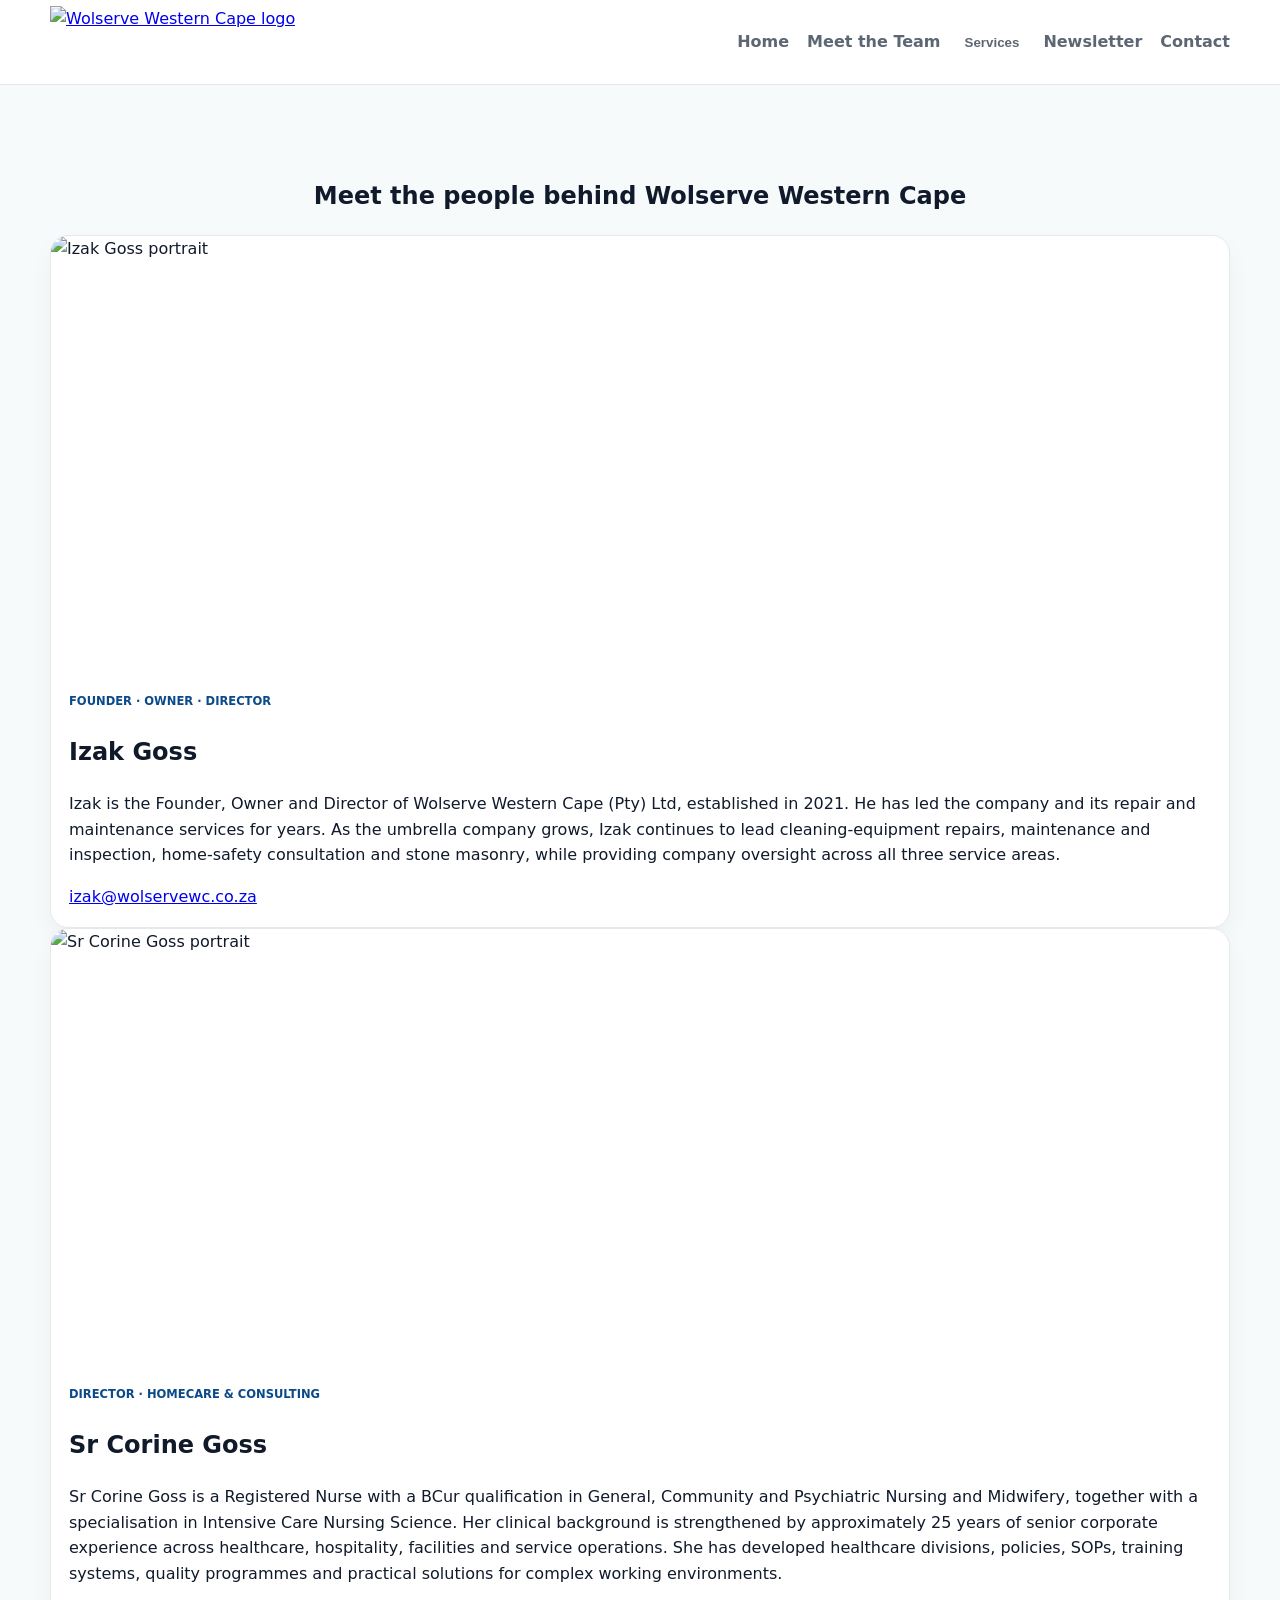
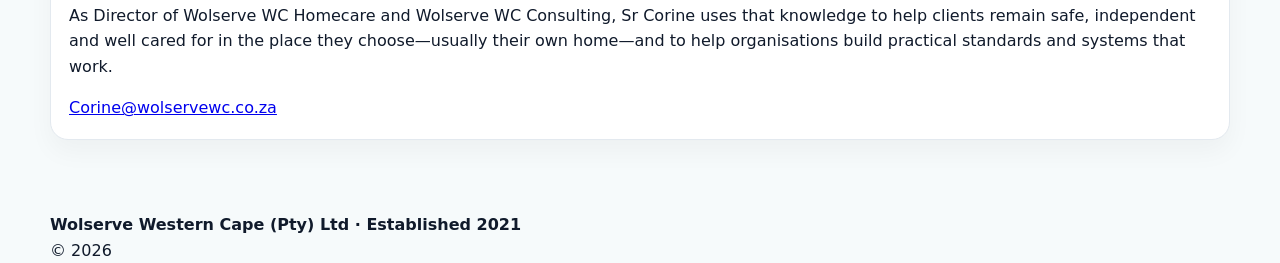
==== about.html @ 82a2bdea "Add cleaned static multi-page site files with placeholders" ====
<!doctype html>
<html lang="en">
<head>
  <meta charset="utf-8" />
  <meta name="viewport" content="width=device-width,initial-scale=1" />
  <title>Wolserve Western Cape — Meet the Team</title>
  <link rel="stylesheet" href="styles.css">
</head>
<body>
  <header class="site-header">
    <div class="container nav-wrap">
      <a href="index.html" class="brand"><img src="images/Picture 10.png" alt="Wolserve Western Cape logo" class="brand-logo"></a>
      <button class="nav-toggle" id="nav-toggle-about" type="button" aria-expanded="false" aria-controls="main-nav-about">
        <span></span><span></span><span></span>
      </button>
      <nav id="main-nav-about" class="main-nav">
        <ul class="menu">
          <li><a href="index.html">Home</a></li>
          <li><a href="about.html">Meet the Team</a></li>
          <li class="submenu-wrap">
            <button class="submenu-button" type="button" aria-expanded="false">Services</button>
            <ul class="submenu">
              <li><a href="services.html#property">Property Services</a></li>
              <li><a href="services.html#homecare">Homecare</a></li>
              <li><a href="services.html#consulting">Consulting &amp; Quality</a></li>
            </ul>
          </li>
          <li><a href="newsletter.html">Newsletter</a></li>
          <li><a href="contact.html">Contact</a></li>
        </ul>
      </nav>
    </div>
  </header>

  <main>
    <section class="section">
      <div class="container">
        <div class="section-head center">
          <h1>Meet the people behind Wolserve Western Cape</h1>
        </div>

        <div class="team-list">
          <article class="person-card person-full">
            <div class="card-media">
              <img src="images/Picture 2.png" alt="Izak Goss portrait" class="alive-image">
            </div>
            <div class="card-body">
              <div class="role">FOUNDER · OWNER · DIRECTOR</div>
              <h2>Izak Goss</h2>
              <p>Izak is the Founder, Owner and Director of Wolserve Western Cape (Pty) Ltd, established in 2021. He has led the company and its repair and maintenance services for years. As the umbrella company grows, Izak continues to lead cleaning-equipment repairs, maintenance and inspection, home-safety consultation and stone masonry, while providing company oversight across all three service areas.</p>
              <a href="mailto:izak@wolservewc.co.za">izak@wolservewc.co.za</a>
            </div>
          </article>

          <article class="person-card person-full">
            <div class="card-media">
              <img src="images/Picture 3.png" alt="Sr Corine Goss portrait" class="alive-image">
            </div>
            <div class="card-body">
              <div class="role">DIRECTOR · HOMECARE &amp; CONSULTING</div>
              <h2>Sr Corine Goss</h2>
              <p>Sr Corine Goss is a Registered Nurse with a BCur qualification in General, Community and Psychiatric Nursing and Midwifery, together with a specialisation in Intensive Care Nursing Science. Her clinical background is strengthened by approximately 25 years of senior corporate experience across healthcare, hospitality, facilities and service operations. She has developed healthcare divisions, policies, SOPs, training systems, quality programmes and practical solutions for complex working environments.</p>
              <p>As Director of Wolserve WC Homecare and Wolserve WC Consulting, Sr Corine uses that knowledge to help clients remain safe, independent and well cared for in the place they choose—usually their own home—and to help organisations build practical standards and systems that work.</p>
              <a href="mailto:Corine@wolservewc.co.za">Corine@wolservewc.co.za</a>
            </div>
          </article>
        </div>
      </div>
    </section>
  </main>

  <footer class="site-footer">
    <div class="container footer-inner">
      <div><strong>Wolserve Western Cape (Pty) Ltd · Established 2021</strong></div>
      <div>© <span id="year-about">2026</span></div>
    </div>
  </footer>

  <div id="lightbox" class="lightbox" aria-hidden="true" role="dialog" aria-label="Image viewer">
    <button id="lightbox-close" class="lightbox-close" type="button" aria-label="Close image viewer">✕</button>
    <img src="" alt="" id="lightbox-image">
  </div>

  <script src="scripts.js" defer></script>
</body>
</html>
---- styles.css ----
/* styles.css - responsive styles for Wolserve static site */
:root{
  --primary:#0b4a8a;
  --primary-2:#08366d;
  --accent:#0a6b57;
  --muted:#5d6673;
  --bg:#f6fafb;
  --card:#ffffff;
  --line:#e3e9ef;
  --dark:#101a2b;
  --shadow:0 18px 40px rgba(11,47,124,0.08);
}
*{box-sizing:border-box}
html{scroll-behavior:smooth}
body{margin:0;font-family:"Open Sans",system-ui,Arial,sans-serif;background:var(--bg);color:var(--dark);line-height:1.6}
img{max-width:100%;display:block}
.container{width:min(1180px,calc(100% - 32px));margin:0 auto}
.site-header{position:sticky;top:0;z-index:50;background:rgba(255,255,255,0.96);backdrop-filter:blur(8px);border-bottom:1px solid var(--line)}
.nav-wrap{display:flex;align-items:center;justify-content:space-between;min-height:84px}
.brand-logo{height:72px;width:auto}
.main-nav{display:block}
.menu{list-style:none;display:flex;align-items:center;gap:18px;margin:0;padding:0}
.menu a,.submenu a{color:var(--muted);font-weight:600;text-decoration:none}
.menu a:hover{color:var(--primary)}
.submenu-wrap{position:relative}
.submenu-button{background:transparent;border:0;color:var(--muted);font-weight:600;cursor:pointer}
.submenu{position:absolute;left:0;top:calc(100% + 8px);background:#fff;border:1px solid var(--line);padding:10px 12px;display:none;min-width:200px;border-radius:12px;box-shadow:0 14px 28px rgba(0,0,0,0.06)}
.submenu-wrap.open .submenu{display:block}
.nav-toggle{display:none;border:0;background:transparent;padding:8px 0;cursor:pointer}
.nav-toggle span{display:block;width:22px;height:2px;background:var(--primary);margin:5px 0;border-radius:999px}
.hero{padding:56px 0;background:linear-gradient(135deg,#edf7f9,#ffffff 55%)}
.hero-grid{display:grid;grid-template-columns:1.2fr 0.9fr;gap:28px;align-items:center}
.eyebrow{display:inline-block;font-size:.78rem;letter-spacing:.12em;text-transform:uppercase;color:var(--primary);font-weight:700;margin-bottom:10px}
.hero h1{font-family:"Montserrat",sans-serif;font-size:clamp(2rem,4vw,3.4rem);margin:0 0 12px;color:var(--dark)}
.hero h1 em{color:var(--primary);font-style:normal}
.lead{color:#334155;font-size:1.05rem}
.cta-row{display:flex;gap:12px;flex-wrap:wrap;margin:20px 0 16px}
.btn{display:inline-flex;align-items:center;justify-content:center;padding:12px 18px;border-radius:999px;font-weight:700}
.btn-primary{background:var(--primary);color:#fff;box-shadow:var(--shadow)}
.btn-secondary{background:transparent;border:1px solid var(--line);color:var(--primary)}
.trust-row{display:flex;flex-wrap:wrap;gap:10px 16px;color:var(--muted);font-weight:700;font-size:.9rem}
.hero-media img{width:100%;height:420px;object-fit:cover;border-radius:16px;box-shadow:0 14px 32px rgba(15,24,40,0.08)}
.section{padding:72px 0}
.section-head{margin-bottom:18px}
.section-head.center{text-align:center}
.muted{background:var(--bg)}
.lead-grid{display:grid;grid-template-columns:repeat(2,minmax(0,1fr));gap:18px}
.person-card{background:#fff;border:1px solid var(--line);border-radius:18px;overflow:hidden;box-shadow:0 12px 26px rgba(2,6,23,0.04)}
.person-card .card-media img{width:100%;height:430px;object-fit:cover}
.person-card .card-body{padding:18px}
.person-card h3{margin:8px 0 8px;font-size:1.6rem}
.role{display:inline-block;margin-top:8px;color:var(--primary);font-size:.72rem;font-weight:800}
.mission-grid{display:grid;grid-template-columns:repeat(3,minmax(0,1fr));gap:18px}
.mission-card{background:#fff;border:1px solid var(--line);padding:18px;border-radius:12px}
.service-grid{display:grid;grid-template-columns:repeat(3,minmax(0,1fr));gap:18px}
.service-card{background:#fff;border:1px solid var(--line);padding:18px;border-radius:14px}
.service-photo{width:100%;height:180px;object-fit:cover;border-radius:10px;margin-top:12px}
.newsletter-box{display:grid;grid-template-columns:320px 1fr;gap:18px;background:#fff;border:1px solid var(--line);padding:14px;border-radius:18px}
.tribute-row{display:grid;grid-template-columns:360px 1fr;gap:18px;background:#fff;border:1px solid var(--line);border-radius:16px;padding:12px;margin-top:18px}
.flower-grid{display:grid;grid-template-columns:1fr 1fr;gap:12px;margin-top:18px}
.equipment-grid{display:grid;grid-template-columns:1fr 1fr;gap:18px;margin-top:18px}
.equipment-card{display:grid;grid-template-columns:240px 1fr;gap:16px;background:#fff;border:1px solid var(--line);padding:12px;border-radius:14px}
.contact-grid{display:grid;grid-template-columns:repeat(auto-fit,minmax(220px,1fr));gap:14px;margin-top:18px}
.contact-card{background:#fff;border:1px solid var(--line);padding:16px;border-radius:12px}
.footer{background:#101a2b;color:#edf5ff;padding:22px 0;margin-top:28px}
.lightbox{position:fixed;inset:0;display:none;align-items:center;justify-content:center;background:rgba(0,0,0,0.85);z-index:999}
.lightbox img{max-width:90%;max-height:80vh;border-radius:10px}
.lightbox-close{position:absolute;top:18px;right:22px;background:transparent;border:0;color:#fff;font-size:2rem}
.alive-image{cursor:zoom-in}
@media (max-width:980px){
  .nav-toggle{display:block}
  .main-nav{display:none;position:absolute;top:100%;left:0;right:0;padding:12px 16px;background:#fff}
  .main-nav.open{display:block}
  .menu{flex-direction:column;gap:10px}
  .hero-grid,.lead-grid,.mission-grid,.service-grid,.newsletter-box,.tribute-row,.flower-grid,.equipment-grid{grid-template-columns:1fr}
  .person-card .card-media img{height:280px}
}
@media (prefers-reduced-motion: reduce){
  *,*::before,*::after{transition:none!important;animation:none!important;scroll-behavior:auto}
}
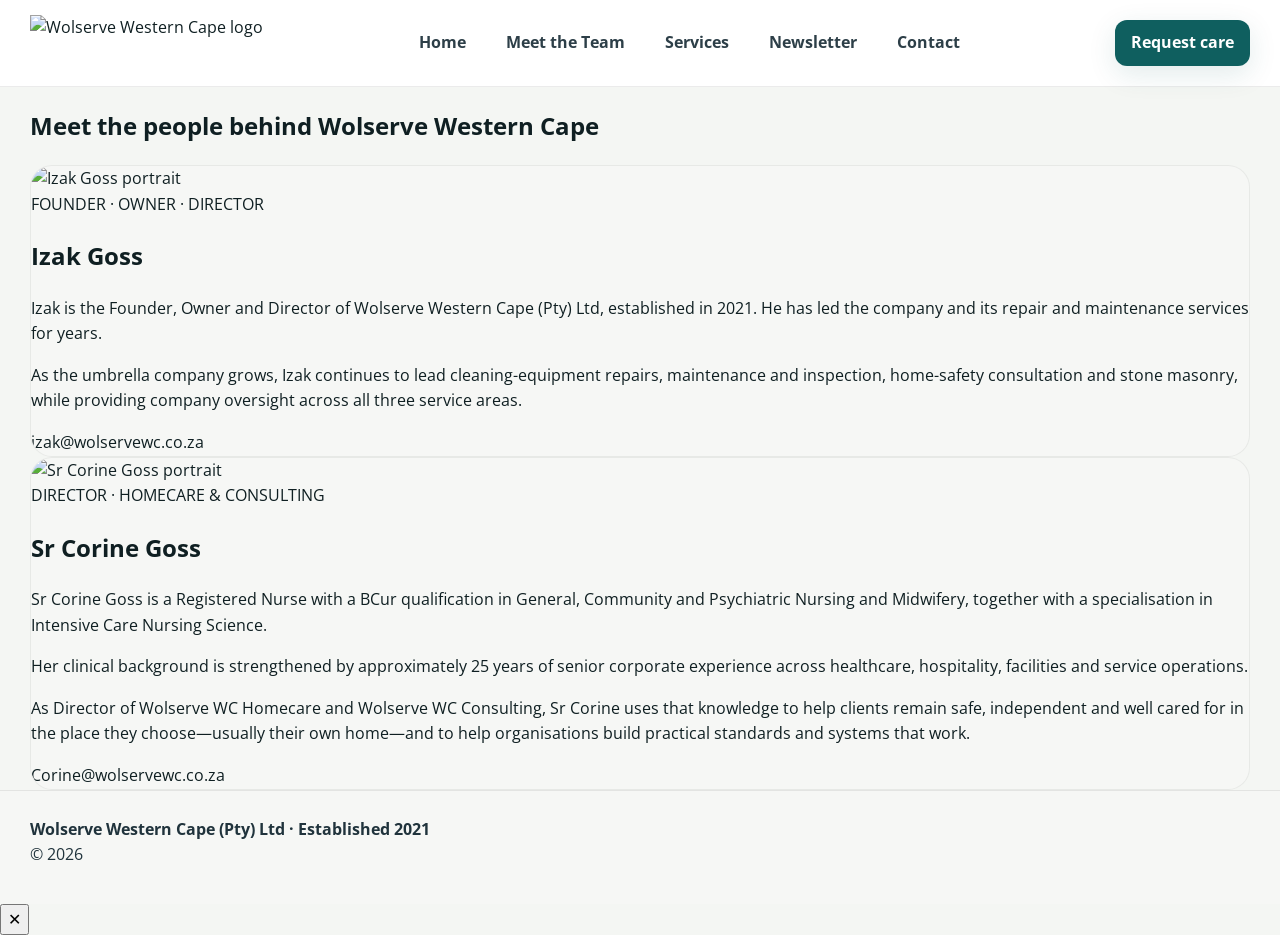
==== commit 9d113534: "Update all pages to use the same professional header/navigation so the whole site matches the homepa" ====
--- a/about.html
+++ b/about.html
@@ -4,31 +4,77 @@
   <meta charset="utf-8" />
   <meta name="viewport" content="width=device-width,initial-scale=1" />
   <title>Wolserve Western Cape — Meet the Team</title>
+  <meta name="description" content="Meet the team behind Wolserve Western Cape." />
+  <link rel="preconnect" href="https://fonts.googleapis.com">
+  <link rel="preconnect" href="https://fonts.gstatic.com" crossorigin>
+  <link href="https://fonts.googleapis.com/css2?family=Montserrat:wght@600;700;800&family=Open+Sans:wght@400;600;700&display=swap" rel="stylesheet">
   <link rel="stylesheet" href="styles.css">
 </head>
 <body>
-  <header class="site-header">
-    <div class="container nav-wrap">
-      <a href="index.html" class="brand"><img src="images/Picture 10.png" alt="Wolserve Western Cape logo" class="brand-logo"></a>
-      <button class="nav-toggle" id="nav-toggle-about" type="button" aria-expanded="false" aria-controls="main-nav-about">
-        <span></span><span></span><span></span>
-      </button>
-      <nav id="main-nav-about" class="main-nav">
-        <ul class="menu">
+  <header class="top-nav" role="banner">
+    <div class="container nav-inner">
+      <a class="nav-brand" href="index.html" aria-label="Wolserve Western Cape home">
+        <img src="images/Picture 10.png" alt="Wolserve Western Cape logo" class="nav-logo">
+      </a>
+
+      <nav class="nav-center" role="navigation" aria-label="Primary navigation">
+        <ul class="nav-links" id="primaryNav">
           <li><a href="index.html">Home</a></li>
           <li><a href="about.html">Meet the Team</a></li>
-          <li class="submenu-wrap">
-            <button class="submenu-button" type="button" aria-expanded="false">Services</button>
-            <ul class="submenu">
-              <li><a href="services.html#property">Property Services</a></li>
-              <li><a href="services.html#homecare">Homecare</a></li>
-              <li><a href="services.html#consulting">Consulting &amp; Quality</a></li>
-            </ul>
+
+          <li class="has-dropdown" aria-haspopup="true">
+            <button class="dropdown-toggle" aria-expanded="false">Services</button>
+            <div class="dropdown-panel" role="menu">
+              <div class="dropdown-column">
+                <h4>Company services</h4>
+                <a href="services.html#property">Cleaning equipment repairs</a>
+                <a href="services.html#property">Sales / Rental of equipment</a>
+                <a href="services.html#property">Stone masonry</a>
+              </div>
+              <div class="dropdown-column">
+                <h4>Homecare &amp; Consulting</h4>
+                <a href="services.html#homecare">Wolserve WC Homecare</a>
+                <a href="services.html#consulting">Wolserve WC Consulting</a>
+                <a href="newsletter.html">Newsletter</a>
+              </div>
+            </div>
           </li>
+
           <li><a href="newsletter.html">Newsletter</a></li>
           <li><a href="contact.html">Contact</a></li>
         </ul>
       </nav>
+
+      <div class="nav-actions">
+        <a class="btn btn-primary" href="mailto:Corine@wolservewc.co.za">Request care</a>
+        <button id="mobileToggle" class="hamburger" aria-label="Open menu" aria-expanded="false">
+          <span></span><span></span><span></span>
+        </button>
+      </div>
+    </div>
+
+    <div id="mobileOverlay" class="mobile-overlay" aria-hidden="true">
+      <div class="overlay-inner">
+        <button id="mobileClose" class="overlay-close" aria-label="Close menu">✕</button>
+        <nav class="overlay-nav" aria-label="Mobile navigation">
+          <ul>
+            <li><a href="index.html">Home</a></li>
+            <li><a href="about.html">Meet the Team</a></li>
+            <li class="overlay-group">
+              <strong>Services</strong>
+              <ul>
+                <li><a href="services.html#property">Cleaning equipment repairs</a></li>
+                <li><a href="services.html#property">Sales / Rental of equipment</a></li>
+                <li><a href="services.html#homecare">Wolserve WC Homecare</a></li>
+                <li><a href="services.html#consulting">Wolserve WC Consulting</a></li>
+              </ul>
+            </li>
+            <li><a href="newsletter.html">Newsletter</a></li>
+            <li><a href="contact.html">Contact</a></li>
+            <li class="overlay-cta"><a class="btn btn-primary" href="mailto:Corine@wolservewc.co.za">Request a care conversation</a></li>
+          </ul>
+        </nav>
+      </div>
     </div>
   </header>
 
@@ -47,7 +93,8 @@
             <div class="card-body">
               <div class="role">FOUNDER · OWNER · DIRECTOR</div>
               <h2>Izak Goss</h2>
-              <p>Izak is the Founder, Owner and Director of Wolserve Western Cape (Pty) Ltd, established in 2021. He has led the company and its repair and maintenance services for years. As the umbrella company grows, Izak continues to lead cleaning-equipment repairs, maintenance and inspection, home-safety consultation and stone masonry, while providing company oversight across all three service areas.</p>
+              <p>Izak is the Founder, Owner and Director of Wolserve Western Cape (Pty) Ltd, established in 2021. He has led the company and its repair and maintenance services for years.</p>
+              <p>As the umbrella company grows, Izak continues to lead cleaning-equipment repairs, maintenance and inspection, home-safety consultation and stone masonry, while providing company oversight across all three service areas.</p>
               <a href="mailto:izak@wolservewc.co.za">izak@wolservewc.co.za</a>
             </div>
           </article>
@@ -59,7 +106,8 @@
             <div class="card-body">
               <div class="role">DIRECTOR · HOMECARE &amp; CONSULTING</div>
               <h2>Sr Corine Goss</h2>
-              <p>Sr Corine Goss is a Registered Nurse with a BCur qualification in General, Community and Psychiatric Nursing and Midwifery, together with a specialisation in Intensive Care Nursing Science. Her clinical background is strengthened by approximately 25 years of senior corporate experience across healthcare, hospitality, facilities and service operations. She has developed healthcare divisions, policies, SOPs, training systems, quality programmes and practical solutions for complex working environments.</p>
+              <p>Sr Corine Goss is a Registered Nurse with a BCur qualification in General, Community and Psychiatric Nursing and Midwifery, together with a specialisation in Intensive Care Nursing Science.</p>
+              <p>Her clinical background is strengthened by approximately 25 years of senior corporate experience across healthcare, hospitality, facilities and service operations.</p>
               <p>As Director of Wolserve WC Homecare and Wolserve WC Consulting, Sr Corine uses that knowledge to help clients remain safe, independent and well cared for in the place they choose—usually their own home—and to help organisations build practical standards and systems that work.</p>
               <a href="mailto:Corine@wolservewc.co.za">Corine@wolservewc.co.za</a>
             </div>
@@ -82,5 +130,8 @@
   </div>
 
   <script src="scripts.js" defer></script>
+  <script>
+    document.getElementById('year-about').textContent = new Date().getFullYear();
+  </script>
 </body>
 </html>
--- a/styles.css
+++ b/styles.css
@@ -1,80 +1,108 @@
-/* styles.css - responsive styles for Wolserve static site */
-:root{
-  --primary:#0b4a8a;
-  --primary-2:#08366d;
-  --accent:#0a6b57;
-  --muted:#5d6673;
-  --bg:#f6fafb;
-  --card:#ffffff;
-  --line:#e3e9ef;
-  --dark:#101a2b;
-  --shadow:0 18px 40px rgba(11,47,124,0.08);
+:root {
+  --bg-main: #f4f6f3;
+  --bg-soft: #edf4f0;
+  --panel: #f5f7f5;
+  --panel-alt: #eaf3ee;
+  --line: rgba(0,0,0,0.08);
+  --dark: #0f1f22;
+  --navy: #0a3d68;
+  --primary: #0d5c7a;
+  --primary-dark: #0b596d;
+  --brand-green: #0d7a78;
+  --brand-green-2: #0f5f5f;
+  --green-soft: rgba(146, 188, 181, 0.35);
+  --text-muted: #2d3f48;
+  --white: #ffffff;
+  --shadow: 0 12px 30px rgba(13, 35, 38, 0.08);
 }
-*{box-sizing:border-box}
-html{scroll-behavior:smooth}
-body{margin:0;font-family:"Open Sans",system-ui,Arial,sans-serif;background:var(--bg);color:var(--dark);line-height:1.6}
-img{max-width:100%;display:block}
-.container{width:min(1180px,calc(100% - 32px));margin:0 auto}
-.site-header{position:sticky;top:0;z-index:50;background:rgba(255,255,255,0.96);backdrop-filter:blur(8px);border-bottom:1px solid var(--line)}
-.nav-wrap{display:flex;align-items:center;justify-content:space-between;min-height:84px}
-.brand-logo{height:72px;width:auto}
-.main-nav{display:block}
-.menu{list-style:none;display:flex;align-items:center;gap:18px;margin:0;padding:0}
-.menu a,.submenu a{color:var(--muted);font-weight:600;text-decoration:none}
-.menu a:hover{color:var(--primary)}
-.submenu-wrap{position:relative}
-.submenu-button{background:transparent;border:0;color:var(--muted);font-weight:600;cursor:pointer}
-.submenu{position:absolute;left:0;top:calc(100% + 8px);background:#fff;border:1px solid var(--line);padding:10px 12px;display:none;min-width:200px;border-radius:12px;box-shadow:0 14px 28px rgba(0,0,0,0.06)}
-.submenu-wrap.open .submenu{display:block}
-.nav-toggle{display:none;border:0;background:transparent;padding:8px 0;cursor:pointer}
-.nav-toggle span{display:block;width:22px;height:2px;background:var(--primary);margin:5px 0;border-radius:999px}
-.hero{padding:56px 0;background:linear-gradient(135deg,#edf7f9,#ffffff 55%)}
-.hero-grid{display:grid;grid-template-columns:1.2fr 0.9fr;gap:28px;align-items:center}
-.eyebrow{display:inline-block;font-size:.78rem;letter-spacing:.12em;text-transform:uppercase;color:var(--primary);font-weight:700;margin-bottom:10px}
-.hero h1{font-family:"Montserrat",sans-serif;font-size:clamp(2rem,4vw,3.4rem);margin:0 0 12px;color:var(--dark)}
-.hero h1 em{color:var(--primary);font-style:normal}
-.lead{color:#334155;font-size:1.05rem}
-.cta-row{display:flex;gap:12px;flex-wrap:wrap;margin:20px 0 16px}
-.btn{display:inline-flex;align-items:center;justify-content:center;padding:12px 18px;border-radius:999px;font-weight:700}
-.btn-primary{background:var(--primary);color:#fff;box-shadow:var(--shadow)}
-.btn-secondary{background:transparent;border:1px solid var(--line);color:var(--primary)}
-.trust-row{display:flex;flex-wrap:wrap;gap:10px 16px;color:var(--muted);font-weight:700;font-size:.9rem}
-.hero-media img{width:100%;height:420px;object-fit:cover;border-radius:16px;box-shadow:0 14px 32px rgba(15,24,40,0.08)}
-.section{padding:72px 0}
-.section-head{margin-bottom:18px}
-.section-head.center{text-align:center}
-.muted{background:var(--bg)}
-.lead-grid{display:grid;grid-template-columns:repeat(2,minmax(0,1fr));gap:18px}
-.person-card{background:#fff;border:1px solid var(--line);border-radius:18px;overflow:hidden;box-shadow:0 12px 26px rgba(2,6,23,0.04)}
-.person-card .card-media img{width:100%;height:430px;object-fit:cover}
-.person-card .card-body{padding:18px}
-.person-card h3{margin:8px 0 8px;font-size:1.6rem}
-.role{display:inline-block;margin-top:8px;color:var(--primary);font-size:.72rem;font-weight:800}
-.mission-grid{display:grid;grid-template-columns:repeat(3,minmax(0,1fr));gap:18px}
-.mission-card{background:#fff;border:1px solid var(--line);padding:18px;border-radius:12px}
-.service-grid{display:grid;grid-template-columns:repeat(3,minmax(0,1fr));gap:18px}
-.service-card{background:#fff;border:1px solid var(--line);padding:18px;border-radius:14px}
-.service-photo{width:100%;height:180px;object-fit:cover;border-radius:10px;margin-top:12px}
-.newsletter-box{display:grid;grid-template-columns:320px 1fr;gap:18px;background:#fff;border:1px solid var(--line);padding:14px;border-radius:18px}
-.tribute-row{display:grid;grid-template-columns:360px 1fr;gap:18px;background:#fff;border:1px solid var(--line);border-radius:16px;padding:12px;margin-top:18px}
-.flower-grid{display:grid;grid-template-columns:1fr 1fr;gap:12px;margin-top:18px}
-.equipment-grid{display:grid;grid-template-columns:1fr 1fr;gap:18px;margin-top:18px}
-.equipment-card{display:grid;grid-template-columns:240px 1fr;gap:16px;background:#fff;border:1px solid var(--line);padding:12px;border-radius:14px}
-.contact-grid{display:grid;grid-template-columns:repeat(auto-fit,minmax(220px,1fr));gap:14px;margin-top:18px}
-.contact-card{background:#fff;border:1px solid var(--line);padding:16px;border-radius:12px}
-.footer{background:#101a2b;color:#edf5ff;padding:22px 0;margin-top:28px}
-.lightbox{position:fixed;inset:0;display:none;align-items:center;justify-content:center;background:rgba(0,0,0,0.85);z-index:999}
-.lightbox img{max-width:90%;max-height:80vh;border-radius:10px}
-.lightbox-close{position:absolute;top:18px;right:22px;background:transparent;border:0;color:#fff;font-size:2rem}
-.alive-image{cursor:zoom-in}
-@media (max-width:980px){
-  .nav-toggle{display:block}
-  .main-nav{display:none;position:absolute;top:100%;left:0;right:0;padding:12px 16px;background:#fff}
-  .main-nav.open{display:block}
-  .menu{flex-direction:column;gap:10px}
-  .hero-grid,.lead-grid,.mission-grid,.service-grid,.newsletter-box,.tribute-row,.flower-grid,.equipment-grid{grid-template-columns:1fr}
-  .person-card .card-media img{height:280px}
+
+* { box-sizing: border-box; }
+html { scroll-behavior: smooth; }
+body {
+  margin: 0;
+  font-family: "Open Sans", Arial, sans-serif;
+  background: var(--bg-main);
+  color: var(--dark);
+  line-height: 1.6;
 }
-@media (prefers-reduced-motion: reduce){
-  *,*::before,*::after{transition:none!important;animation:none!important;scroll-behavior:auto}
+img { max-width: 100%; display: block; }
+a { text-decoration: none; color: inherit; }
+button, input, textarea, select { font: inherit; }
+.container { width: min(1220px, calc(100% - 40px)); margin: 0 auto; }
+
+/* TOP NAV */
+.top-nav { position: sticky; top: 0; z-index: 60; background: rgba(255,255,255,0.96); border-bottom: 1px solid var(--line); }
+.nav-inner { display: flex; align-items: center; justify-content: space-between; gap: 18px; min-height: 86px; }
+.nav-brand { display: inline-flex; align-items: center; }
+.nav-logo { height: 56px; width: auto; object-fit: contain; }
+
+.nav-center { flex: 1; display: flex; justify-content: center; }
+.nav-links { display: flex; gap: 28px; list-style: none; margin: 0; padding: 0; align-items: center; }
+.nav-links a, .dropdown-toggle { color: var(--text-muted); font-weight: 700; font-size: 1rem; background: none; border: none; cursor: pointer; padding: 8px 6px; }
+.nav-links a:hover, .dropdown-toggle:hover { color: var(--brand-green-2); }
+
+/* Dropdown / Mega panel */
+.has-dropdown { position: relative; }
+.dropdown-panel { position: absolute; top: calc(100% + 12px); left: 50%; transform: translateX(-50%); width: 680px; background: var(--white); border-radius: 12px; box-shadow: 0 20px 50px rgba(15,24,40,0.12); display: none; padding: 18px; border: 1px solid rgba(0,0,0,0.06); }
+.dropdown-panel .dropdown-column { width: 50%; float: left; padding: 6px 12px; }
+.dropdown-panel h4 { margin: 0 0 8px; color: var(--brand-green-2); font-size: 0.98rem; font-weight: 800; }
+.dropdown-panel a { display: block; color: #243140; padding: 8px 0; font-weight: 600; }
+.has-dropdown:focus-within .dropdown-panel, .has-dropdown:hover .dropdown-panel { display: block; }
+
+.nav-actions { display: flex; align-items: center; gap: 12px; }
+.btn { display: inline-flex; align-items: center; justify-content: center; min-height: 44px; padding: 10px 16px; border-radius: 12px; font-weight: 700; }
+.btn-primary { background: var(--brand-green-2); color: white; box-shadow: 0 8px 28px rgba(13,92,90,0.12); }
+.btn-outline { background: transparent; border: 1px solid rgba(13,92,90,0.12); color: var(--brand-green-2); }
+.hamburger { display: none; background: transparent; border: 0; width: 42px; height: 42px; padding: 6px; cursor: pointer; }
+.hamburger span { display: block; height: 3px; background: var(--dark); margin: 4px 0; border-radius: 3px; }
+
+/* Mobile overlay */
+.mobile-overlay { position: fixed; inset: 0; background: rgba(12,18,16,0.55); display: none; align-items: flex-start; justify-content: flex-end; z-index: 120; }
+.mobile-overlay.open { display: flex; }
+.overlay-inner { width: min(420px, 92vw); background: var(--white); height: 100%; overflow-y: auto; padding: 28px; box-shadow: -12px 0 40px rgba(0,0,0,0.12); }
+.overlay-close { background: transparent; border: 0; font-size: 1.6rem; float: right; cursor: pointer; }
+.overlay-nav ul { list-style: none; padding: 0; margin: 28px 0 0; }
+.overlay-nav a { display: block; padding: 12px 0; font-weight: 700; color: var(--text-muted); }
+.overlay-group strong { display: block; margin: 12px 0 6px; color: var(--brand-green-2); }
+.overlay-cta { margin-top: 18px; }
+
+/* Hero + rest kept from earlier */
+.hero-pro { background: linear-gradient(180deg, rgba(255,255,255,0.38), rgba(227,236,232,0.5)); padding: 36px 0 18px; }
+.hero-brand-panel { width: 100%; min-height: 190px; background: rgba(255,255,255,0.45); border: 1px solid rgba(0,0,0,0.04); border-radius: 20px; display: flex; align-items: center; justify-content: center; padding: 28px 20px; box-shadow: inset 0 0 0 1px rgba(255,255,255,0.2); }
+.brand-large { width: min(820px, 100%); height: auto; object-fit: contain; }
+
+/* Intro */
+.intro-block { padding: 22px 0 0; }
+.intro-inner { display: flex; flex-direction: column; gap: 18px; align-items: center; text-align: center; }
+.intro-header-wrap h1 { margin: 0; font-family: "Montserrat", sans-serif; font-size: clamp(3.4rem, 7vw, 8.5rem); line-height: 0.9; letter-spacing: -0.06em; font-weight: 800; color: #1a2328; text-align: center; }
+.intro-header-wrap h1 span { display: block; color: var(--brand-green-2); }
+.intro-copy { max-width: 1100px; margin: 0; color: #2f4953; font-size: clamp(1.1rem, 2vw, 1.6rem); line-height: 1.4; text-align: center; }
+.hero-ctas { display: flex; justify-content: center; gap: 16px; flex-wrap: wrap; margin-top: 12px; }
+
+/* Leadership + team + mission sections unchanged from earlier - kept concise */
+.leadership { padding-top: 56px; }
+.leadership-inner { display: grid; grid-template-columns: 1.1fr 0.9fr; gap: 52px; align-items: flex-start; }
+.leadership-copy h2 { font-family: "Montserrat", sans-serif; margin: 0; font-size: clamp(3.1rem, 6vw, 7rem); line-height: 0.9; letter-spacing: -0.07em; color: #0f1f22; font-weight: 800; }
+.leadership-copy h2 span { display: block; color: var(--brand-green-2); }
+
+.team-grid { display: grid; grid-template-columns: 1fr 1fr; gap: 28px; }
+.person-card { background: rgba(255,255,255,0.18); border: 1px solid rgba(0,0,0,0.06); border-radius: 22px; overflow: hidden; }
+.person-body h3 { margin: 0 0 12px; font-family: "Montserrat", sans-serif; font-size: clamp(2.2rem, 4vw, 4rem); line-height: 0.95; }
+
+.mission-wrap { background: linear-gradient(135deg, #0f5257, #0d6a6d 30%, #0e4f52 100%); border-radius: 20px; padding: 42px 28px 20px; color: white; box-shadow: var(--shadow); }
+.mission-grid { display: grid; grid-template-columns: repeat(3, minmax(0, 1fr)); gap: 22px; margin-top: 24px; }
+
+.site-footer { background: rgba(255,255,255,0.15); color: #20333c; padding: 26px 0 36px; border-top: 1px solid var(--line); }
+
+/* Responsive */
+@media (max-width: 980px) {
+  .nav-center { display: none; }
+  .hamburger { display: block; }
+  .nav-logo { height: 64px; }
+  .leadership-inner, .team-grid, .mission-grid, .hero-inner { grid-template-columns: 1fr; }
+  .intro-header-wrap h1 { font-size: clamp(2.8rem, 15vw, 5rem); }
 }
+
+@media (prefers-reduced-motion: reduce) {
+  *, *::before, *::after { transition: none !important; animation: none !important; scroll-behavior: auto !important; }
+}
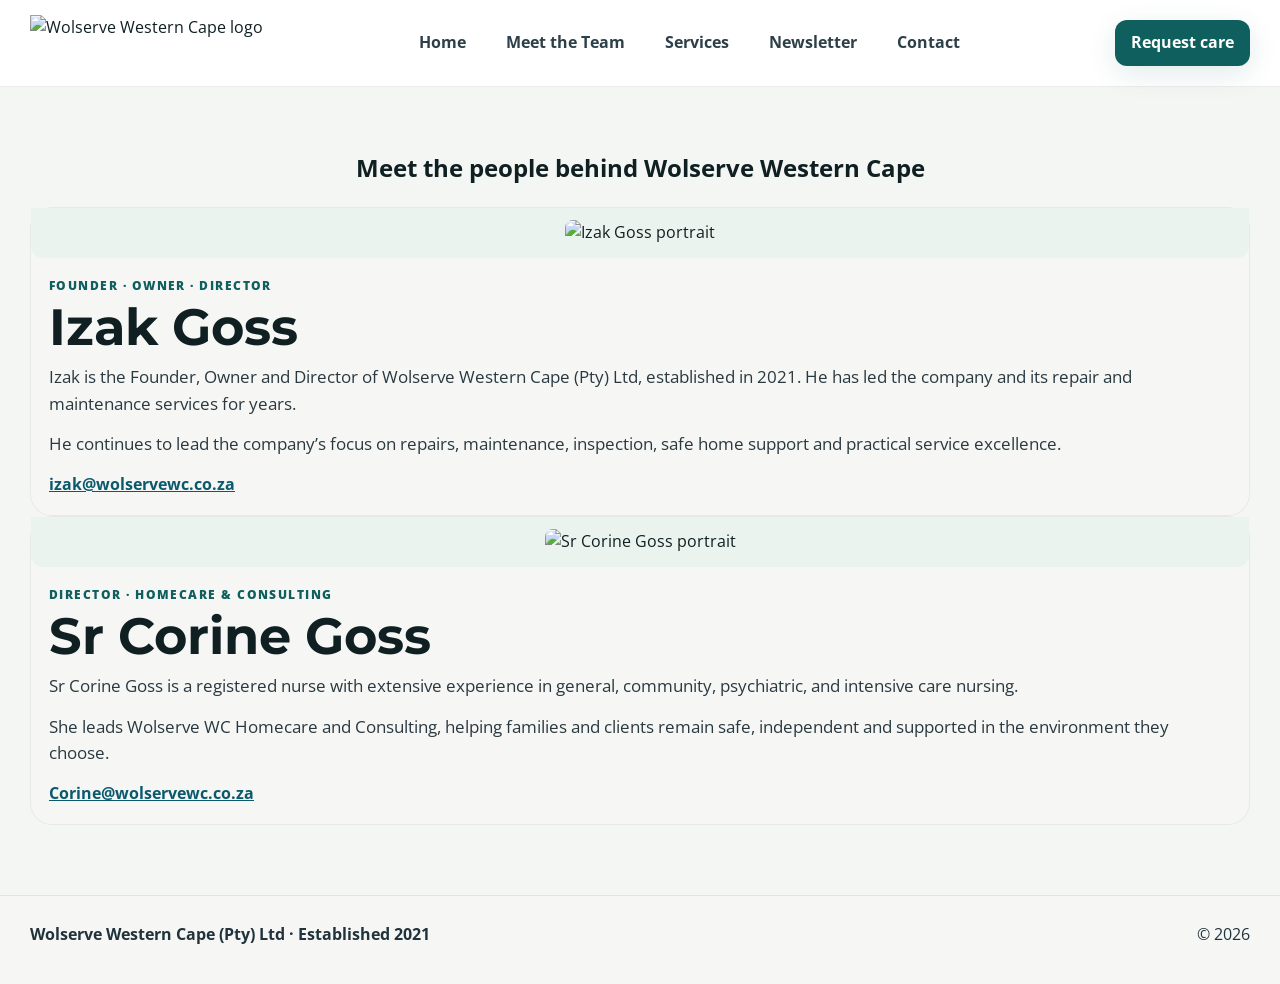
==== commit 18cc1aa7: "Push the final website implementation for the Wolserve site into the repository, including the clean" ====
--- a/about.html
+++ b/about.html
@@ -14,7 +14,7 @@
   <header class="top-nav" role="banner">
     <div class="container nav-inner">
       <a class="nav-brand" href="index.html" aria-label="Wolserve Western Cape home">
-        <img src="images/Picture 10.png" alt="Wolserve Western Cape logo" class="nav-logo">
+        <img src="images/Picture 1.png" alt="Wolserve Western Cape logo" class="nav-logo">
       </a>
 
       <nav class="nav-center" role="navigation" aria-label="Primary navigation">
@@ -94,7 +94,7 @@
               <div class="role">FOUNDER · OWNER · DIRECTOR</div>
               <h2>Izak Goss</h2>
               <p>Izak is the Founder, Owner and Director of Wolserve Western Cape (Pty) Ltd, established in 2021. He has led the company and its repair and maintenance services for years.</p>
-              <p>As the umbrella company grows, Izak continues to lead cleaning-equipment repairs, maintenance and inspection, home-safety consultation and stone masonry, while providing company oversight across all three service areas.</p>
+              <p>He continues to lead the company’s focus on repairs, maintenance, inspection, safe home support and practical service excellence.</p>
               <a href="mailto:izak@wolservewc.co.za">izak@wolservewc.co.za</a>
             </div>
           </article>
@@ -106,9 +106,8 @@
             <div class="card-body">
               <div class="role">DIRECTOR · HOMECARE &amp; CONSULTING</div>
               <h2>Sr Corine Goss</h2>
-              <p>Sr Corine Goss is a Registered Nurse with a BCur qualification in General, Community and Psychiatric Nursing and Midwifery, together with a specialisation in Intensive Care Nursing Science.</p>
-              <p>Her clinical background is strengthened by approximately 25 years of senior corporate experience across healthcare, hospitality, facilities and service operations.</p>
-              <p>As Director of Wolserve WC Homecare and Wolserve WC Consulting, Sr Corine uses that knowledge to help clients remain safe, independent and well cared for in the place they choose—usually their own home—and to help organisations build practical standards and systems that work.</p>
+              <p>Sr Corine Goss is a registered nurse with extensive experience in general, community, psychiatric, and intensive care nursing.</p>
+              <p>She leads Wolserve WC Homecare and Consulting, helping families and clients remain safe, independent and supported in the environment they choose.</p>
               <a href="mailto:Corine@wolservewc.co.za">Corine@wolservewc.co.za</a>
             </div>
           </article>
--- a/styles.css
+++ b/styles.css
@@ -14,6 +14,12 @@
   --text-muted: #2d3f48;
   --white: #ffffff;
   --shadow: 0 12px 30px rgba(13, 35, 38, 0.08);
+
+  --contact-accent: #0a3d68;
+  --contact-accent-soft: #e7eef6;
+  --contact-accent-strong: #0d2d4e;
+  --contact-panel: #f3f6f7;
+  --contact-border: rgba(10, 61, 104, 0.18);
 }
 
 * { box-sizing: border-box; }
@@ -30,7 +36,6 @@
 button, input, textarea, select { font: inherit; }
 .container { width: min(1220px, calc(100% - 40px)); margin: 0 auto; }
 
-/* TOP NAV */
 .top-nav { position: sticky; top: 0; z-index: 60; background: rgba(255,255,255,0.96); border-bottom: 1px solid var(--line); }
 .nav-inner { display: flex; align-items: center; justify-content: space-between; gap: 18px; min-height: 86px; }
 .nav-brand { display: inline-flex; align-items: center; }
@@ -41,9 +46,20 @@
 .nav-links a, .dropdown-toggle { color: var(--text-muted); font-weight: 700; font-size: 1rem; background: none; border: none; cursor: pointer; padding: 8px 6px; }
 .nav-links a:hover, .dropdown-toggle:hover { color: var(--brand-green-2); }
 
-/* Dropdown / Mega panel */
 .has-dropdown { position: relative; }
-.dropdown-panel { position: absolute; top: calc(100% + 12px); left: 50%; transform: translateX(-50%); width: 680px; background: var(--white); border-radius: 12px; box-shadow: 0 20px 50px rgba(15,24,40,0.12); display: none; padding: 18px; border: 1px solid rgba(0,0,0,0.06); }
+.dropdown-panel {
+  position: absolute;
+  top: calc(100% + 12px);
+  left: 50%;
+  transform: translateX(-50%);
+  width: 680px;
+  background: var(--white);
+  border-radius: 12px;
+  box-shadow: 0 20px 50px rgba(15,24,40,0.12);
+  display: none;
+  padding: 18px;
+  border: 1px solid rgba(0,0,0,0.06);
+}
 .dropdown-panel .dropdown-column { width: 50%; float: left; padding: 6px 12px; }
 .dropdown-panel h4 { margin: 0 0 8px; color: var(--brand-green-2); font-size: 0.98rem; font-weight: 800; }
 .dropdown-panel a { display: block; color: #243140; padding: 8px 0; font-weight: 600; }
@@ -56,7 +72,6 @@
 .hamburger { display: none; background: transparent; border: 0; width: 42px; height: 42px; padding: 6px; cursor: pointer; }
 .hamburger span { display: block; height: 3px; background: var(--dark); margin: 4px 0; border-radius: 3px; }
 
-/* Mobile overlay */
 .mobile-overlay { position: fixed; inset: 0; background: rgba(12,18,16,0.55); display: none; align-items: flex-start; justify-content: flex-end; z-index: 120; }
 .mobile-overlay.open { display: flex; }
 .overlay-inner { width: min(420px, 92vw); background: var(--white); height: 100%; overflow-y: auto; padding: 28px; box-shadow: -12px 0 40px rgba(0,0,0,0.12); }
@@ -66,12 +81,10 @@
 .overlay-group strong { display: block; margin: 12px 0 6px; color: var(--brand-green-2); }
 .overlay-cta { margin-top: 18px; }
 
-/* Hero + rest kept from earlier */
 .hero-pro { background: linear-gradient(180deg, rgba(255,255,255,0.38), rgba(227,236,232,0.5)); padding: 36px 0 18px; }
 .hero-brand-panel { width: 100%; min-height: 190px; background: rgba(255,255,255,0.45); border: 1px solid rgba(0,0,0,0.04); border-radius: 20px; display: flex; align-items: center; justify-content: center; padding: 28px 20px; box-shadow: inset 0 0 0 1px rgba(255,255,255,0.2); }
 .brand-large { width: min(820px, 100%); height: auto; object-fit: contain; }
 
-/* Intro */
 .intro-block { padding: 22px 0 0; }
 .intro-inner { display: flex; flex-direction: column; gap: 18px; align-items: center; text-align: center; }
 .intro-header-wrap h1 { margin: 0; font-family: "Montserrat", sans-serif; font-size: clamp(3.4rem, 7vw, 8.5rem); line-height: 0.9; letter-spacing: -0.06em; font-weight: 800; color: #1a2328; text-align: center; }
@@ -79,28 +92,211 @@
 .intro-copy { max-width: 1100px; margin: 0; color: #2f4953; font-size: clamp(1.1rem, 2vw, 1.6rem); line-height: 1.4; text-align: center; }
 .hero-ctas { display: flex; justify-content: center; gap: 16px; flex-wrap: wrap; margin-top: 12px; }
 
-/* Leadership + team + mission sections unchanged from earlier - kept concise */
 .leadership { padding-top: 56px; }
 .leadership-inner { display: grid; grid-template-columns: 1.1fr 0.9fr; gap: 52px; align-items: flex-start; }
 .leadership-copy h2 { font-family: "Montserrat", sans-serif; margin: 0; font-size: clamp(3.1rem, 6vw, 7rem); line-height: 0.9; letter-spacing: -0.07em; color: #0f1f22; font-weight: 800; }
 .leadership-copy h2 span { display: block; color: var(--brand-green-2); }
 
 .team-grid { display: grid; grid-template-columns: 1fr 1fr; gap: 28px; }
-.person-card { background: rgba(255,255,255,0.18); border: 1px solid rgba(0,0,0,0.06); border-radius: 22px; overflow: hidden; }
-.person-body h3 { margin: 0 0 12px; font-family: "Montserrat", sans-serif; font-size: clamp(2.2rem, 4vw, 4rem); line-height: 0.95; }
-
-.mission-wrap { background: linear-gradient(135deg, #0f5257, #0d6a6d 30%, #0e4f52 100%); border-radius: 20px; padding: 42px 28px 20px; color: white; box-shadow: var(--shadow); }
+.person-card {
+  background: rgba(255,255,255,0.18);
+  border: 1px solid rgba(0,0,0,0.06);
+  border-radius: 22px;
+  overflow: visible;
+  display: flex;
+  flex-direction: column;
+}
+.card-media {
+  display: flex;
+  align-items: center;
+  justify-content: center;
+  background: var(--panel-alt);
+  border-bottom-left-radius: 12px;
+  border-bottom-right-radius: 12px;
+  padding: 12px;
+  overflow: visible;
+}
+.card-media img {
+  display: block;
+  width: auto;
+  max-width: 100%;
+  height: auto;
+  max-height: 720px;
+  object-fit: contain;
+  object-position: center top;
+  border-radius: 8px;
+}
+.card-body { padding: 18px; }
+.role {
+  font-size: .76rem;
+  font-weight: 800;
+  letter-spacing: .12em;
+  text-transform: uppercase;
+  color: var(--brand-green-2);
+  margin-bottom: 8px;
+}
+.card-body h3, .person-card h2 {
+  margin: 0 0 12px;
+  font-family: "Montserrat", sans-serif;
+  font-size: clamp(2.2rem, 4vw, 4rem);
+  line-height: 0.95;
+  color: var(--dark);
+}
+.card-body p, .person-card p {
+  margin: 0 0 14px;
+  color: #2a3940;
+  font-size: 1.04rem;
+  line-height: 1.6;
+}
+.person-card a {
+  color: var(--primary-dark);
+  font-weight: 700;
+  text-decoration: underline;
+}
+
+.image-missing {
+  position: relative;
+  min-height: 220px;
+  display: flex;
+  align-items: center;
+  justify-content: center;
+  background: linear-gradient(135deg, #edf4f0, #dfeae5);
+  border: 1px solid rgba(0,0,0,0.08);
+  border-radius: 14px;
+  color: var(--brand-green-2);
+  font-weight: 700;
+  text-align: center;
+  padding: 16px;
+}
+.image-missing::before { content: "Image unavailable"; }
+
+.section { padding: 42px 0 70px; }
+.section-head { margin-bottom: 18px; }
+.section-head h2 { margin: 0 0 12px; font-family: "Montserrat", sans-serif; font-size: clamp(2rem, 3vw, 3.2rem); line-height: 1; color: var(--dark); }
+.section-head p { margin: 0; color: var(--text-muted); max-width: 840px; }
+.section-head.center { text-align: center; }
+.section-head.center p { margin: 0 auto; }
+
+.service-rows { display: grid; gap: 20px; }
+.service-item {
+  display: grid;
+  grid-template-columns: 280px 1fr;
+  gap: 22px;
+  align-items: center;
+  background: rgba(255,255,255,0.18);
+  border: 1px solid rgba(0,0,0,0.06);
+  border-radius: 18px;
+  padding: 18px;
+}
+.service-item img {
+  width: 100%;
+  height: 220px;
+  object-fit: cover;
+  border-radius: 12px;
+  display: block;
+  background: #eef2ef;
+}
+.service-item h3 { margin: 0 0 8px; font-size: clamp(1.4rem, 2vw, 2.2rem); line-height: 1.1; color: var(--dark); }
+.service-item p { margin: 0; color: var(--text-muted); }
+
+.muted { background: rgba(147, 187, 182, 0.08); }
+
+.mission-wrap {
+  background: linear-gradient(135deg, #0f5257, #0d6a6d 30%, #0e4f52 100%);
+  border-radius: 20px;
+  padding: 42px 28px 20px;
+  color: white;
+  box-shadow: var(--shadow);
+}
 .mission-grid { display: grid; grid-template-columns: repeat(3, minmax(0, 1fr)); gap: 22px; margin-top: 24px; }
+.mission-card h3 { margin: 0 0 10px; }
+.mission-card p { margin: 0; color: rgba(255,255,255,0.9); }
+
+.newsletter-grid {
+  display: grid;
+  grid-template-columns: repeat(3, minmax(0, 1fr));
+  gap: 22px;
+}
+.newsletter-card {
+  background: rgba(255,255,255,0.2);
+  border: 1px solid rgba(0,0,0,0.06);
+  border-radius: 18px;
+  overflow: hidden;
+}
+.newsletter-card img {
+  width: 100%;
+  height: 300px;
+  object-fit: cover;
+  display: block;
+}
+.newsletter-copy { padding: 18px; }
+.newsletter-copy h3 { margin: 0 0 8px; font-size: 1.4rem; color: var(--dark); }
+.newsletter-copy p { margin: 0; color: var(--text-muted); }
+
+.contact-page .section { padding: 42px 0 70px; }
+.contact-wrap { display: grid; gap: 28px; }
+.contact-header { max-width: 820px; margin: 0 auto; text-align: center; }
+.contact-header .eyebrow { display: inline-block; margin-bottom: 12px; font-size: 0.75rem; letter-spacing: 0.12em; text-transform: uppercase; color: var(--contact-accent); font-weight: 800; }
+.contact-header h1 { margin: 0; font-family: "Montserrat", sans-serif; font-size: clamp(2.6rem, 5vw, 5.2rem); line-height: 0.96; letter-spacing: -0.05em; color: var(--dark); }
+.contact-header p { margin: 12px auto 0; max-width: 740px; color: var(--text-muted); font-size: 1.08rem; }
+.contact-urgent { display: flex; align-items: center; justify-content: space-between; gap: 18px; background: linear-gradient(135deg, #0d4b57, #0f6a6d); border: 1px solid rgba(255,255,255,0.08); border-radius: 18px; padding: 18px 22px; color: white; box-shadow: var(--shadow); }
+.contact-urgent strong { font-size: 1.08rem; display: block; margin-bottom: 2px; }
+.contact-urgent p { margin: 0; color: rgba(255,255,255,0.9); line-height: 1.5; }
+.contact-layout { display: grid; gap: 28px; }
+.contact-panel { background: var(--contact-panel); border: 1px solid var(--contact-border); border-radius: 18px; padding: 24px; box-shadow: 0 8px 20px rgba(10, 61, 104, 0.04); }
+.contact-panel-header { display: flex; align-items: center; justify-content: space-between; gap: 16px; margin-bottom: 18px; }
+.contact-panel-header h2 { margin: 0; color: var(--contact-accent-strong); font-size: clamp(1.3rem, 2vw, 1.9rem); }
+.contact-page-links { display: flex; flex-wrap: wrap; gap: 10px; }
+.contact-page-links a { display: inline-flex; align-items: center; justify-content: center; min-height: 38px; padding: 8px 14px; border-radius: 999px; border: 1px solid rgba(10, 61, 104, 0.18); background: rgba(255,255,255,0.35); color: var(--contact-accent-strong); font-weight: 700; }
+.contact-list { display: grid; gap: 14px; }
+.contact-item { display: grid; grid-template-columns: 52px 1fr auto; align-items: center; gap: 16px; width: 100%; padding: 18px 18px; border: 1px solid var(--contact-border); border-radius: 14px; background: rgba(255,255,255,0.42); color: var(--contact-accent-strong); text-decoration: none; transition: transform 0.18s ease, box-shadow 0.18s ease, border-color 0.18s ease; }
+.contact-item:hover { transform: translateY(-1px); border-color: rgba(10, 61, 104, 0.28); box-shadow: 0 6px 18px rgba(10, 61, 104, 0.08); }
+.contact-icon { width: 52px; height: 52px; display: inline-flex; align-items: center; justify-content: center; border-radius: 12px; background: var(--contact-accent-soft); color: var(--contact-accent); font-weight: 800; font-size: 1.4rem; }
+.contact-meta { display: flex; flex-direction: column; gap: 4px; }
+.contact-meta small { font-size: 0.7rem; letter-spacing: 0.1em; text-transform: uppercase; color: rgba(10, 61, 104, 0.72); font-weight: 800; }
+.contact-meta strong { font-size: 1.08rem; line-height: 1.3; color: var(--contact-accent-strong); }
+.contact-arrow { display: inline-flex; align-items: center; justify-content: center; width: 38px; height: 38px; border-radius: 50%; border: 1px solid rgba(10, 61, 104, 0.18); color: var(--contact-accent); font-size: 1.2rem; background: rgba(255,255,255,0.4); }
+.contact-footer-note { margin-top: 18px; color: var(--text-muted); font-size: 0.97rem; }
+.contact-footer-note strong { color: var(--contact-accent-strong); }
 
 .site-footer { background: rgba(255,255,255,0.15); color: #20333c; padding: 26px 0 36px; border-top: 1px solid var(--line); }
-
-/* Responsive */
+.footer-inner { display: flex; justify-content: space-between; gap: 20px; flex-wrap: wrap; }
+
+.lightbox {
+  position: fixed;
+  inset: 0;
+  display: none;
+  align-items: center;
+  justify-content: center;
+  background: rgba(7, 11, 14, 0.82);
+  z-index: 200;
+}
+.lightbox img { max-width: min(90vw, 980px); max-height: 90vh; object-fit: contain; border-radius: 14px; background: white; }
+.lightbox-close {
+  position: absolute;
+  top: 20px;
+  right: 20px;
+  width: 42px;
+  height: 42px;
+  border-radius: 50%;
+  border: 0;
+  background: rgba(255,255,255,0.9);
+  cursor: pointer;
+  font-size: 1.5rem;
+}
+
 @media (max-width: 980px) {
   .nav-center { display: none; }
   .hamburger { display: block; }
   .nav-logo { height: 64px; }
-  .leadership-inner, .team-grid, .mission-grid, .hero-inner { grid-template-columns: 1fr; }
+  .leadership-inner, .team-grid, .mission-grid, .service-item, .newsletter-grid { grid-template-columns: 1fr; }
   .intro-header-wrap h1 { font-size: clamp(2.8rem, 15vw, 5rem); }
+}
+
+@media (max-width: 700px) {
+  .contact-item { grid-template-columns: 48px 1fr; }
+  .contact-arrow { display: none; }
+  .contact-urgent { flex-direction: column; align-items: flex-start; }
 }
 
 @media (prefers-reduced-motion: reduce) {
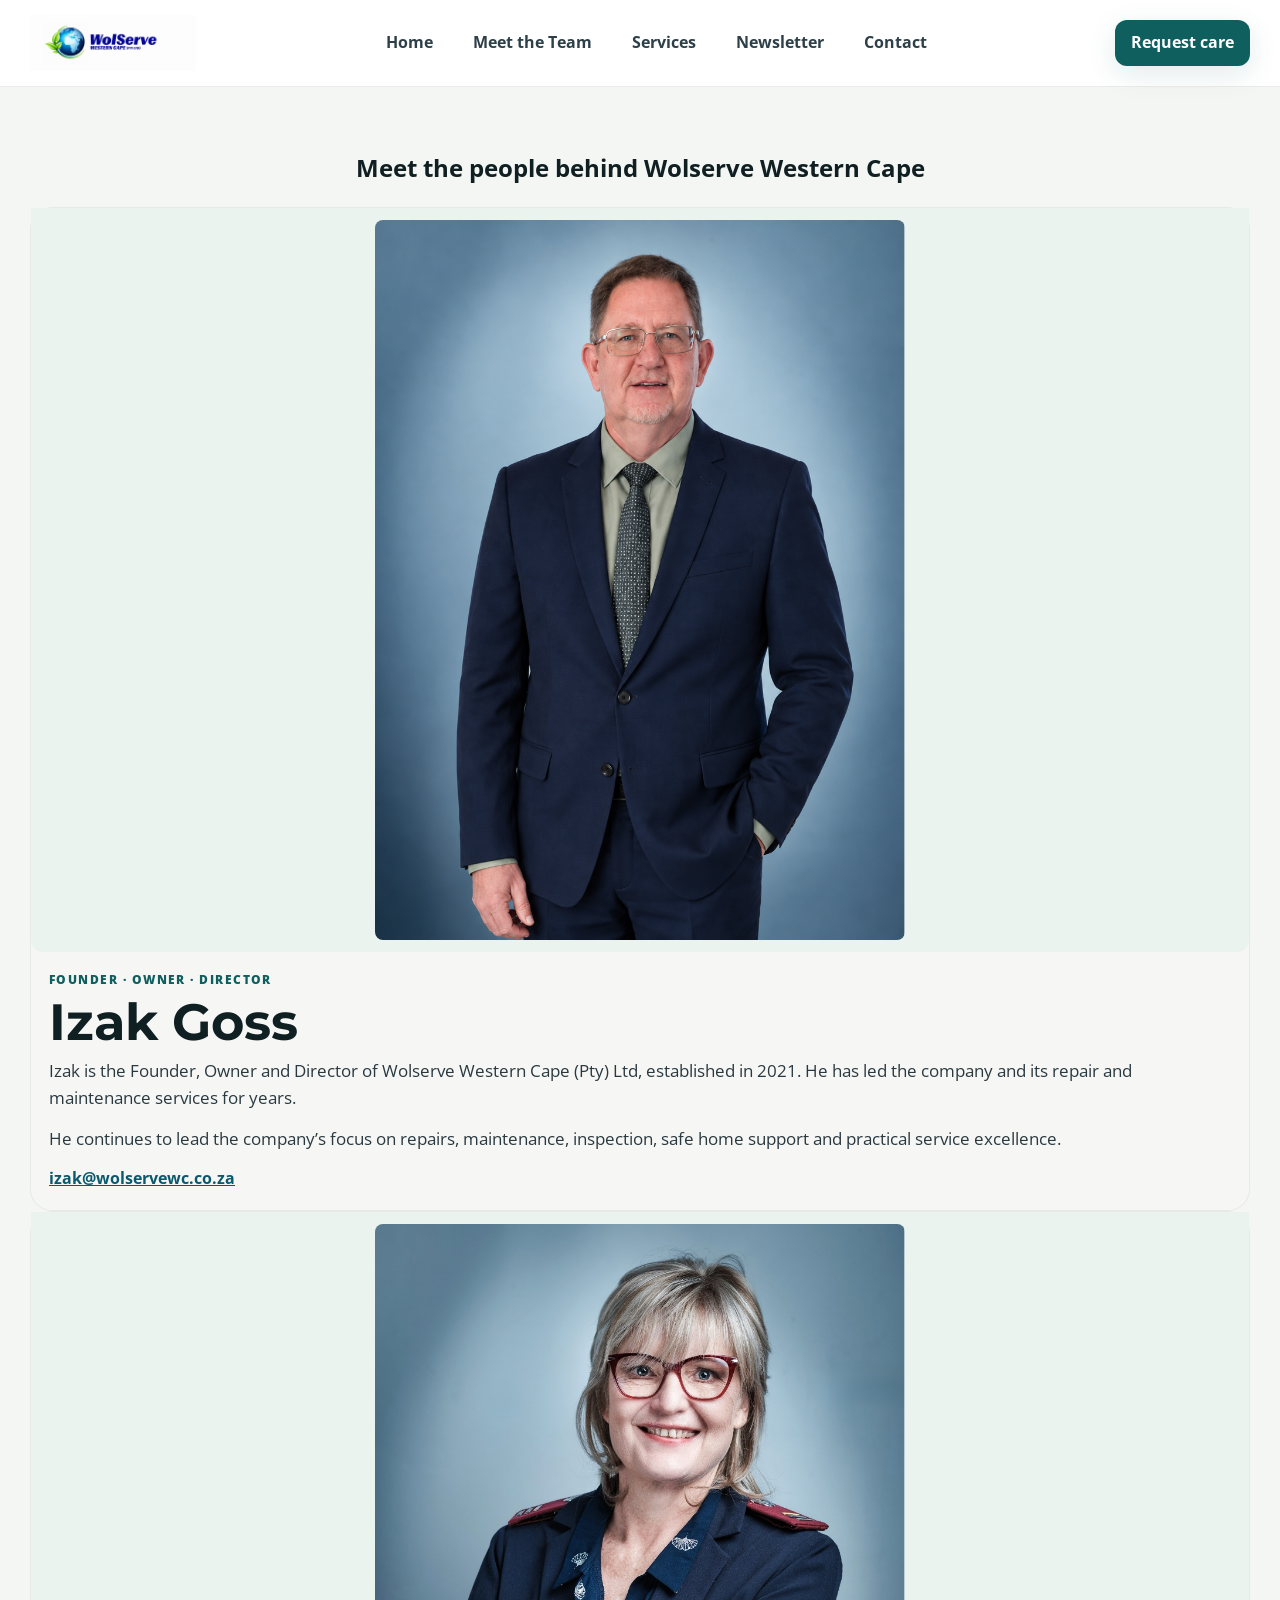
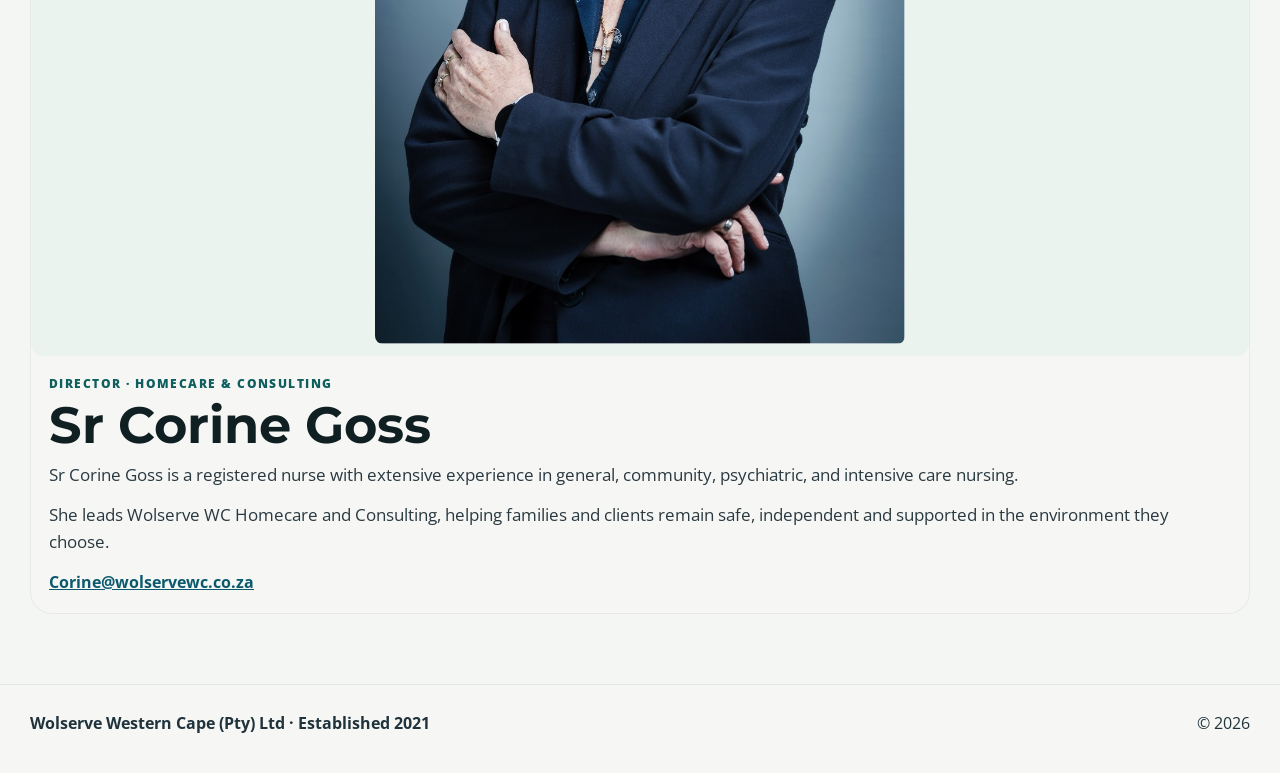
==== commit 3700bfdd: "Fix all remaining site references to the real Corine portrait image file by updating the path from ." ====
--- a/about.html
+++ b/about.html
@@ -101,7 +101,7 @@
 
           <article class="person-card person-full">
             <div class="card-media">
-              <img src="images/Picture 3.png" alt="Sr Corine Goss portrait" class="alive-image">
+              <img src="images/Picture 3.jpg" alt="Sr Corine Goss portrait" class="alive-image">
             </div>
             <div class="card-body">
               <div class="role">DIRECTOR · HOMECARE &amp; CONSULTING</div>
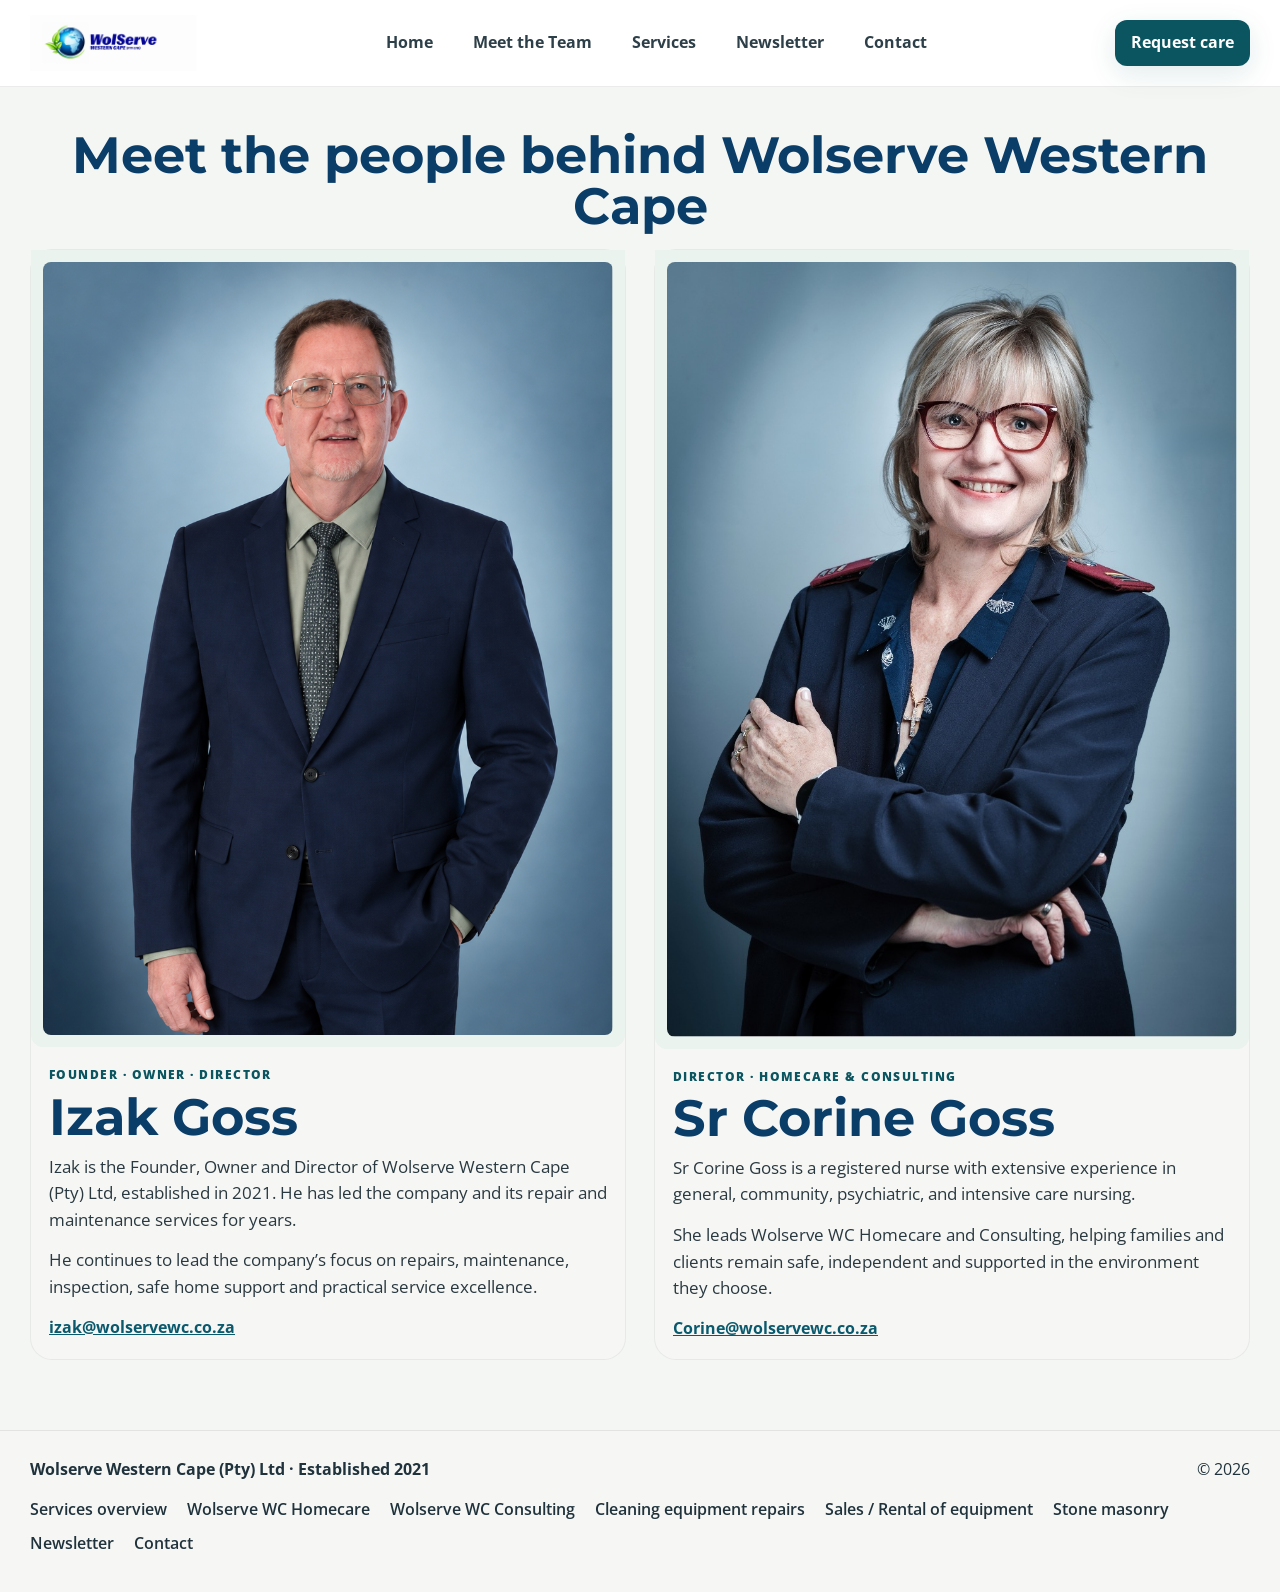
==== commit 580f9e5a: "Separate service pages, navy headings, team grid, masonry gallery, remove reCAPTCHA, selector copy C" ====
--- a/about.html
+++ b/about.html
@@ -27,14 +27,15 @@
             <div class="dropdown-panel" role="menu">
               <div class="dropdown-column">
                 <h4>Company services</h4>
-                <a href="services.html#property">Cleaning equipment repairs</a>
-                <a href="services.html#property">Sales / Rental of equipment</a>
-                <a href="services.html#property">Stone masonry</a>
+                <a href="services.html">Services overview</a>
+                <a href="cleaning-equipment.html">Cleaning equipment repairs</a>
+                <a href="medical-equipment.html">Sales / Rental of equipment</a>
+                <a href="stone-masonry.html">Stone masonry</a>
               </div>
               <div class="dropdown-column">
                 <h4>Homecare &amp; Consulting</h4>
-                <a href="services.html#homecare">Wolserve WC Homecare</a>
-                <a href="services.html#consulting">Wolserve WC Consulting</a>
+                <a href="homecare.html">Wolserve WC Homecare</a>
+                <a href="consulting.html">Wolserve WC Consulting</a>
                 <a href="newsletter.html">Newsletter</a>
               </div>
             </div>
@@ -63,10 +64,10 @@
             <li class="overlay-group">
               <strong>Services</strong>
               <ul>
-                <li><a href="services.html#property">Cleaning equipment repairs</a></li>
-                <li><a href="services.html#property">Sales / Rental of equipment</a></li>
-                <li><a href="services.html#homecare">Wolserve WC Homecare</a></li>
-                <li><a href="services.html#consulting">Wolserve WC Consulting</a></li>
+                <li><a href="cleaning-equipment.html">Cleaning equipment repairs</a></li>
+                <li><a href="medical-equipment.html">Sales / Rental of equipment</a></li>
+                <li><a href="homecare.html">Wolserve WC Homecare</a></li>
+                <li><a href="consulting.html">Wolserve WC Consulting</a></li>
               </ul>
             </li>
             <li><a href="newsletter.html">Newsletter</a></li>
@@ -121,6 +122,16 @@
       <div><strong>Wolserve Western Cape (Pty) Ltd · Established 2021</strong></div>
       <div>© <span id="year-about">2026</span></div>
     </div>
+    <nav class="container footer-links" aria-label="Footer navigation">
+      <a href="services.html">Services overview</a>
+      <a href="homecare.html">Wolserve WC Homecare</a>
+      <a href="consulting.html">Wolserve WC Consulting</a>
+      <a href="cleaning-equipment.html">Cleaning equipment repairs</a>
+      <a href="medical-equipment.html">Sales / Rental of equipment</a>
+      <a href="stone-masonry.html">Stone masonry</a>
+      <a href="newsletter.html">Newsletter</a>
+      <a href="contact.html">Contact</a>
+    </nav>
   </footer>
 
   <div id="lightbox" class="lightbox" aria-hidden="true" role="dialog" aria-label="Image viewer">
--- a/styles.css
+++ b/styles.css
@@ -9,7 +9,7 @@
   --primary: #0d5c7a;
   --primary-dark: #0b596d;
   --brand-green: #0d7a78;
-  --brand-green-2: #0f5f5f;
+  --brand-green-2: #0b5560;
   --green-soft: rgba(146, 188, 181, 0.35);
   --text-muted: #2d3f48;
   --white: #ffffff;
@@ -49,7 +49,7 @@
 .has-dropdown { position: relative; }
 .dropdown-panel {
   position: absolute;
-  top: calc(100% + 12px);
+  top: 100%;
   left: 50%;
   transform: translateX(-50%);
   width: 680px;
@@ -60,13 +60,15 @@
   padding: 18px;
   border: 1px solid rgba(0,0,0,0.06);
 }
+.dropdown-panel::before { content: ""; position: absolute; left: 0; right: 0; top: -14px; height: 14px; }
+.dropdown-panel::after { content: ""; display: block; clear: both; }
 .dropdown-panel .dropdown-column { width: 50%; float: left; padding: 6px 12px; }
 .dropdown-panel h4 { margin: 0 0 8px; color: var(--brand-green-2); font-size: 0.98rem; font-weight: 800; }
 .dropdown-panel a { display: block; color: #243140; padding: 8px 0; font-weight: 600; }
 .has-dropdown:focus-within .dropdown-panel, .has-dropdown:hover .dropdown-panel { display: block; }
 
 .nav-actions { display: flex; align-items: center; gap: 12px; }
-.btn { display: inline-flex; align-items: center; justify-content: center; min-height: 44px; padding: 10px 16px; border-radius: 12px; font-weight: 700; }
+.btn { display: inline-flex; align-items: center; justify-content: center; min-height: 44px; padding: 10px 16px; border-radius: 12px; font-weight: 700; border: 0; cursor: pointer; }
 .btn-primary { background: var(--brand-green-2); color: white; box-shadow: 0 8px 28px rgba(13,92,90,0.12); }
 .btn-outline { background: transparent; border: 1px solid rgba(13,92,90,0.12); color: var(--brand-green-2); }
 .hamburger { display: none; background: transparent; border: 0; width: 42px; height: 42px; padding: 6px; cursor: pointer; }
@@ -87,14 +89,14 @@
 
 .intro-block { padding: 22px 0 0; }
 .intro-inner { display: flex; flex-direction: column; gap: 18px; align-items: center; text-align: center; }
-.intro-header-wrap h1 { margin: 0; font-family: "Montserrat", sans-serif; font-size: clamp(3.4rem, 7vw, 8.5rem); line-height: 0.9; letter-spacing: -0.06em; font-weight: 800; color: #1a2328; text-align: center; }
+.intro-header-wrap h1 { margin: 0; font-family: "Montserrat", sans-serif; font-size: clamp(3.4rem, 7vw, 8.5rem); line-height: 0.9; letter-spacing: -0.06em; font-weight: 800; color: var(--navy); text-align: center; }
 .intro-header-wrap h1 span { display: block; color: var(--brand-green-2); }
 .intro-copy { max-width: 1100px; margin: 0; color: #2f4953; font-size: clamp(1.1rem, 2vw, 1.6rem); line-height: 1.4; text-align: center; }
 .hero-ctas { display: flex; justify-content: center; gap: 16px; flex-wrap: wrap; margin-top: 12px; }
 
 .leadership { padding-top: 56px; }
 .leadership-inner { display: grid; grid-template-columns: 1.1fr 0.9fr; gap: 52px; align-items: flex-start; }
-.leadership-copy h2 { font-family: "Montserrat", sans-serif; margin: 0; font-size: clamp(3.1rem, 6vw, 7rem); line-height: 0.9; letter-spacing: -0.07em; color: #0f1f22; font-weight: 800; }
+.leadership-copy h2 { font-family: "Montserrat", sans-serif; margin: 0; font-size: clamp(3.1rem, 6vw, 7rem); line-height: 0.9; letter-spacing: -0.07em; color: var(--navy); font-weight: 800; }
 .leadership-copy h2 span { display: block; color: var(--brand-green-2); }
 
 .team-grid { display: grid; grid-template-columns: 1fr 1fr; gap: 28px; }
@@ -127,6 +129,11 @@
   border-radius: 8px;
 }
 .card-body { padding: 18px; }
+.team-list { display: grid; grid-template-columns: repeat(2, minmax(0, 1fr)); gap: 28px; align-items: stretch; }
+.team-list .person-card { height: 100%; }
+.team-list .card-media { aspect-ratio: 3 / 4; padding: 12px; }
+.team-list .card-media img { width: 100%; height: 100%; max-height: none; object-fit: contain; object-position: center; }
+.team-list .card-body { flex: 1; }
 .role {
   font-size: .76rem;
   font-weight: 800;
@@ -140,7 +147,7 @@
   font-family: "Montserrat", sans-serif;
   font-size: clamp(2.2rem, 4vw, 4rem);
   line-height: 0.95;
-  color: var(--dark);
+  color: var(--navy);
 }
 .card-body p, .person-card p {
   margin: 0 0 14px;
@@ -172,7 +179,8 @@
 
 .section { padding: 42px 0 70px; }
 .section-head { margin-bottom: 18px; }
-.section-head h2 { margin: 0 0 12px; font-family: "Montserrat", sans-serif; font-size: clamp(2rem, 3vw, 3.2rem); line-height: 1; color: var(--dark); }
+.section-head h2 { margin: 0 0 12px; font-family: "Montserrat", sans-serif; font-size: clamp(2rem, 3vw, 3.2rem); line-height: 1; color: var(--navy); }
+.section-head h1 { margin: 0 0 12px; font-family: "Montserrat", sans-serif; font-size: clamp(2.2rem, 4vw, 3.8rem); line-height: 1; color: var(--navy); }
 .section-head p { margin: 0; color: var(--text-muted); max-width: 840px; }
 .section-head.center { text-align: center; }
 .section-head.center p { margin: 0 auto; }
@@ -196,7 +204,7 @@
   display: block;
   background: #eef2ef;
 }
-.service-item h3 { margin: 0 0 8px; font-size: clamp(1.4rem, 2vw, 2.2rem); line-height: 1.1; color: var(--dark); }
+.service-item h3 { margin: 0 0 8px; font-size: clamp(1.4rem, 2vw, 2.2rem); line-height: 1.1; color: var(--navy); }
 .service-item p { margin: 0; color: var(--text-muted); }
 
 .muted { background: rgba(147, 187, 182, 0.08); }
@@ -230,14 +238,14 @@
   display: block;
 }
 .newsletter-copy { padding: 18px; }
-.newsletter-copy h3 { margin: 0 0 8px; font-size: 1.4rem; color: var(--dark); }
+.newsletter-copy h3 { margin: 0 0 8px; font-size: 1.4rem; color: var(--navy); }
 .newsletter-copy p { margin: 0; color: var(--text-muted); }
 
 .contact-page .section { padding: 42px 0 70px; }
 .contact-wrap { display: grid; gap: 28px; }
 .contact-header { max-width: 820px; margin: 0 auto; text-align: center; }
 .contact-header .eyebrow { display: inline-block; margin-bottom: 12px; font-size: 0.75rem; letter-spacing: 0.12em; text-transform: uppercase; color: var(--contact-accent); font-weight: 800; }
-.contact-header h1 { margin: 0; font-family: "Montserrat", sans-serif; font-size: clamp(2.6rem, 5vw, 5.2rem); line-height: 0.96; letter-spacing: -0.05em; color: var(--dark); }
+.contact-header h1 { margin: 0; font-family: "Montserrat", sans-serif; font-size: clamp(2.6rem, 5vw, 5.2rem); line-height: 0.96; letter-spacing: -0.05em; color: var(--contact-accent-strong); }
 .contact-header p { margin: 12px auto 0; max-width: 740px; color: var(--text-muted); font-size: 1.08rem; }
 .contact-urgent { display: flex; align-items: center; justify-content: space-between; gap: 18px; background: linear-gradient(135deg, #0d4b57, #0f6a6d); border: 1px solid rgba(255,255,255,0.08); border-radius: 18px; padding: 18px 22px; color: white; box-shadow: var(--shadow); }
 .contact-urgent strong { font-size: 1.08rem; display: block; margin-bottom: 2px; }
@@ -248,6 +256,7 @@
 .contact-panel-header h2 { margin: 0; color: var(--contact-accent-strong); font-size: clamp(1.3rem, 2vw, 1.9rem); }
 .contact-page-links { display: flex; flex-wrap: wrap; gap: 10px; }
 .contact-page-links a { display: inline-flex; align-items: center; justify-content: center; min-height: 38px; padding: 8px 14px; border-radius: 999px; border: 1px solid rgba(10, 61, 104, 0.18); background: rgba(255,255,255,0.35); color: var(--contact-accent-strong); font-weight: 700; }
+.contact-subhead { margin: 28px 0 14px; color: var(--contact-accent-strong); font-size: 1.2rem; }
 .contact-list { display: grid; gap: 14px; }
 .contact-item { display: grid; grid-template-columns: 52px 1fr auto; align-items: center; gap: 16px; width: 100%; padding: 18px 18px; border: 1px solid var(--contact-border); border-radius: 14px; background: rgba(255,255,255,0.42); color: var(--contact-accent-strong); text-decoration: none; transition: transform 0.18s ease, box-shadow 0.18s ease, border-color 0.18s ease; }
 .contact-item:hover { transform: translateY(-1px); border-color: rgba(10, 61, 104, 0.28); box-shadow: 0 6px 18px rgba(10, 61, 104, 0.08); }
@@ -258,6 +267,20 @@
 .contact-arrow { display: inline-flex; align-items: center; justify-content: center; width: 38px; height: 38px; border-radius: 50%; border: 1px solid rgba(10, 61, 104, 0.18); color: var(--contact-accent); font-size: 1.2rem; background: rgba(255,255,255,0.4); }
 .contact-footer-note { margin-top: 18px; color: var(--text-muted); font-size: 0.97rem; }
 .contact-footer-note strong { color: var(--contact-accent-strong); }
+
+/* Callback form */
+.contact-form { display: grid; gap: 14px; max-width: 640px; }
+.contact-form .field { display: grid; gap: 6px; }
+.contact-form label { font-weight: 700; color: var(--contact-accent-strong); font-size: .9rem; }
+.contact-form input, .contact-form select, .contact-form textarea {
+  padding: 11px 12px; border-radius: 10px; border: 1px solid var(--contact-border); background: #fff; width: 100%;
+}
+.contact-form input:focus, .contact-form textarea:focus, .contact-form select:focus {
+  outline: 3px solid rgba(11,85,96,0.18);
+  outline-offset: 2px;
+}
+.contact-form .form-actions { display: flex; gap: 14px; align-items: center; flex-wrap: wrap; }
+.form-status { color: var(--contact-accent-strong); font-weight: 700; font-size: .95rem; }
 
 .site-footer { background: rgba(255,255,255,0.15); color: #20333c; padding: 26px 0 36px; border-top: 1px solid var(--line); }
 .footer-inner { display: flex; justify-content: space-between; gap: 20px; flex-wrap: wrap; }
@@ -294,11 +317,92 @@
 }
 
 @media (max-width: 700px) {
+  .team-list { grid-template-columns: 1fr; }
   .contact-item { grid-template-columns: 48px 1fr; }
   .contact-arrow { display: none; }
   .contact-urgent { flex-direction: column; align-items: flex-start; }
+  .contact-panel-header { flex-direction: column; align-items: flex-start; }
 }
 
 @media (prefers-reduced-motion: reduce) {
   *, *::before, *::after { transition: none !important; animation: none !important; scroll-behavior: auto !important; }
 }
+
+/* Services landing & selector */
+.svc-hero { padding: 36px 0 50px; background: var(--bg-soft); }
+.svc-tabs { display: grid; grid-template-columns: repeat(3, 1fr); gap: 16px; margin-bottom: 32px; }
+.svc-tab { background: var(--white); border: 1px solid var(--line); border-radius: 22px; padding: 18px 22px; box-shadow: var(--shadow); display: flex; flex-direction: column; gap: 4px; }
+.svc-tab strong { font-family: "Montserrat", sans-serif; color: var(--brand-green-2); }
+.svc-tab span { color: var(--text-muted); font-size: .9rem; }
+.svc-tab:hover { border-color: var(--brand-green); }
+.svc-hero-grid { display: grid; grid-template-columns: 1fr; gap: 28px; }
+.svc-hero-copy h1 { font-family: "Montserrat", sans-serif; font-size: clamp(2.4rem, 5vw, 4.2rem); line-height: 1; margin: 0 0 16px; color: var(--navy); }
+.svc-hero-copy h1 span { color: var(--brand-green); }
+.svc-hero-copy p { color: var(--text-muted); max-width: 560px; }
+.selector-card { background: var(--white); border-radius: 28px; box-shadow: var(--shadow); border: 1px solid var(--line); display: grid; grid-template-columns: 0.8fr 1.2fr; overflow: hidden; }
+.selector-intro { background: linear-gradient(135deg, #0f5257, #0d6a6d 30%, #0e4f52 100%); color: var(--white); padding: 32px 28px; }
+.selector-intro .selector-kicker { color: rgba(255,255,255,0.8); }
+.selector-card .selector-intro h2 { color: var(--white); font-size: clamp(1.6rem, 2.6vw, 2.2rem); }
+.selector-intro p { color: rgba(255,255,255,0.92); }
+.selector-main { padding: 28px; }
+.selector-card h2 { font-family: "Montserrat", sans-serif; margin: 0 0 14px; line-height: 1.1; color: var(--navy); }
+.selector-progress { display: flex; gap: 8px; list-style: none; padding: 0; margin: 22px 0 0; }
+.selector-progress li { flex: 1; height: 5px; border-radius: 4px; background: rgba(255,255,255,0.28); }
+.selector-progress li.active { background: var(--white); }
+.selector-kicker { margin: 0 0 6px; text-transform: uppercase; letter-spacing: .06em; font-size: .78rem; font-weight: 700; color: var(--brand-green); }
+.selector-options { display: grid; gap: 10px; }
+.selector-option { text-align: left; background: var(--panel); border: 1px solid var(--line); border-radius: 18px; padding: 14px 18px; cursor: pointer; font-weight: 600; color: var(--dark); }
+.selector-option:hover, .selector-option:focus-visible { border-color: var(--brand-green); background: var(--panel-alt); }
+.selector-actions { display: flex; flex-wrap: wrap; gap: 10px; margin: 16px 0 8px; }
+.selector-learn { display: inline-block; margin: 4px 0 8px; font-weight: 700; color: var(--brand-green-2); text-decoration: underline; }
+.selector-link { background: none; border: 0; padding: 8px 12px 0 0; color: var(--brand-green-2); text-decoration: underline; cursor: pointer; }
+.selector-foot { display: block; color: var(--text-muted); }
+.stage-grid { display: grid; grid-template-columns: repeat(4, 1fr); gap: 16px; margin-bottom: 20px; }
+.stage-card { background: var(--white); border-radius: 22px; padding: 20px; border: 1px solid var(--line); }
+.stage-card h3 { color: var(--navy); margin: 6px 0; }
+.stage-card span { color: var(--brand-green); font-weight: 700; font-size: .8rem; text-transform: uppercase; }
+.table-wrap { overflow-x: auto; }
+.compare-table { width: 100%; border-collapse: collapse; background: var(--white); border-radius: 18px; overflow: hidden; }
+.compare-table th, .compare-table td { padding: 12px 16px; text-align: left; border-bottom: 1px solid var(--line); vertical-align: top; }
+.compare-table thead th { background: var(--brand-green-2); color: var(--white); }
+.criteria-list { padding-left: 20px; color: var(--text-muted); }
+#callback .contact-form { max-width: 640px; }
+#callback .form-row { display: flex; flex-direction: column; gap: 4px; margin-bottom: 12px; }
+#callback input, #callback textarea { padding: 10px 14px; border: 1px solid var(--line); border-radius: 12px; }
+@media (max-width: 900px) {
+  .svc-tabs, .svc-hero-grid, .stage-grid, .selector-card, .masonry-hero, .overview-grid, .overview-grid.two, .newsletter-feature { grid-template-columns: 1fr; }
+}
+
+/* Overview cards, breadcrumb, masonry gallery */
+.breadcrumb { margin: 0 0 14px; font-weight: 700; color: var(--brand-green-2); }
+.page-cta { margin: 18px 0 0; }
+.overview-grid { display: grid; grid-template-columns: repeat(3, minmax(0, 1fr)); gap: 20px; }
+.overview-grid.two { grid-template-columns: repeat(2, minmax(0, 1fr)); }
+.overview-card { display: flex; flex-direction: column; background: var(--white); border: 1px solid var(--line); border-radius: 18px; overflow: hidden; box-shadow: var(--shadow); }
+.overview-card:hover { border-color: var(--brand-green); }
+.overview-card img { width: 100%; height: 220px; object-fit: cover; background: #eef2ef; }
+.overview-copy { padding: 18px; display: flex; flex-direction: column; flex: 1; }
+.overview-copy h3 { margin: 0 0 8px; font-family: "Montserrat", sans-serif; font-size: 1.3rem; line-height: 1.15; color: var(--navy); }
+.overview-copy p { margin: 0 0 12px; color: var(--text-muted); flex: 1; }
+.learn-more { font-weight: 700; color: var(--brand-green-2); }
+.footer-links { display: flex; flex-wrap: wrap; gap: 8px 20px; margin-top: 14px; font-weight: 600; }
+.footer-links a:hover { color: var(--brand-green-2); text-decoration: underline; }
+.masonry-hero { display: grid; grid-template-columns: 1fr 1fr; gap: 32px; align-items: center; }
+.masonry-hero-img { width: 100%; height: 360px; object-fit: cover; border-radius: 18px; cursor: zoom-in; }
+.masonry-gallery { display: grid; grid-template-columns: repeat(auto-fill, minmax(240px, 1fr)); gap: 18px; }
+.masonry-gallery figure { margin: 0; background: var(--white); border: 1px solid var(--line); border-radius: 16px; overflow: hidden; }
+.masonry-gallery img { width: 100%; height: 280px; object-fit: cover; cursor: zoom-in; }
+.masonry-gallery figcaption { padding: 10px 14px; color: var(--text-muted); font-weight: 600; font-size: .95rem; }
+
+/* Newsletter */
+.newsletter-feature { display: grid; grid-template-columns: 1.2fr 0.8fr; gap: 32px; align-items: center; }
+.newsletter-feature-copy h1 { margin: 0 0 8px; font-family: "Montserrat", sans-serif; font-size: clamp(2.2rem, 4vw, 3.6rem); line-height: 1; color: var(--navy); }
+.newsletter-feature-copy .eyebrow { margin: 0 0 8px; text-transform: uppercase; letter-spacing: .1em; font-size: .78rem; font-weight: 800; color: var(--brand-green-2); }
+.newsletter-actions { display: flex; flex-wrap: wrap; gap: 12px; margin-top: 16px; }
+.newsletter-feature-cover img { max-height: 420px; width: auto; margin: 0 auto; border-radius: 12px; }
+.archive-list { list-style: none; margin: 0; padding: 0; display: grid; gap: 14px; }
+.archive-item { display: flex; align-items: center; justify-content: space-between; gap: 16px; flex-wrap: wrap; background: var(--white); border: 1px solid var(--line); border-radius: 14px; padding: 16px 20px; }
+.archive-item h3 { margin: 0; font-size: 1.2rem; color: var(--navy); }
+.archive-item p { margin: 2px 0 0; color: var(--text-muted); }
+.archive-actions { display: flex; gap: 10px; }
+.selector-tag { margin: 0 0 6px; font-weight: 700; color: var(--brand-green-2); }
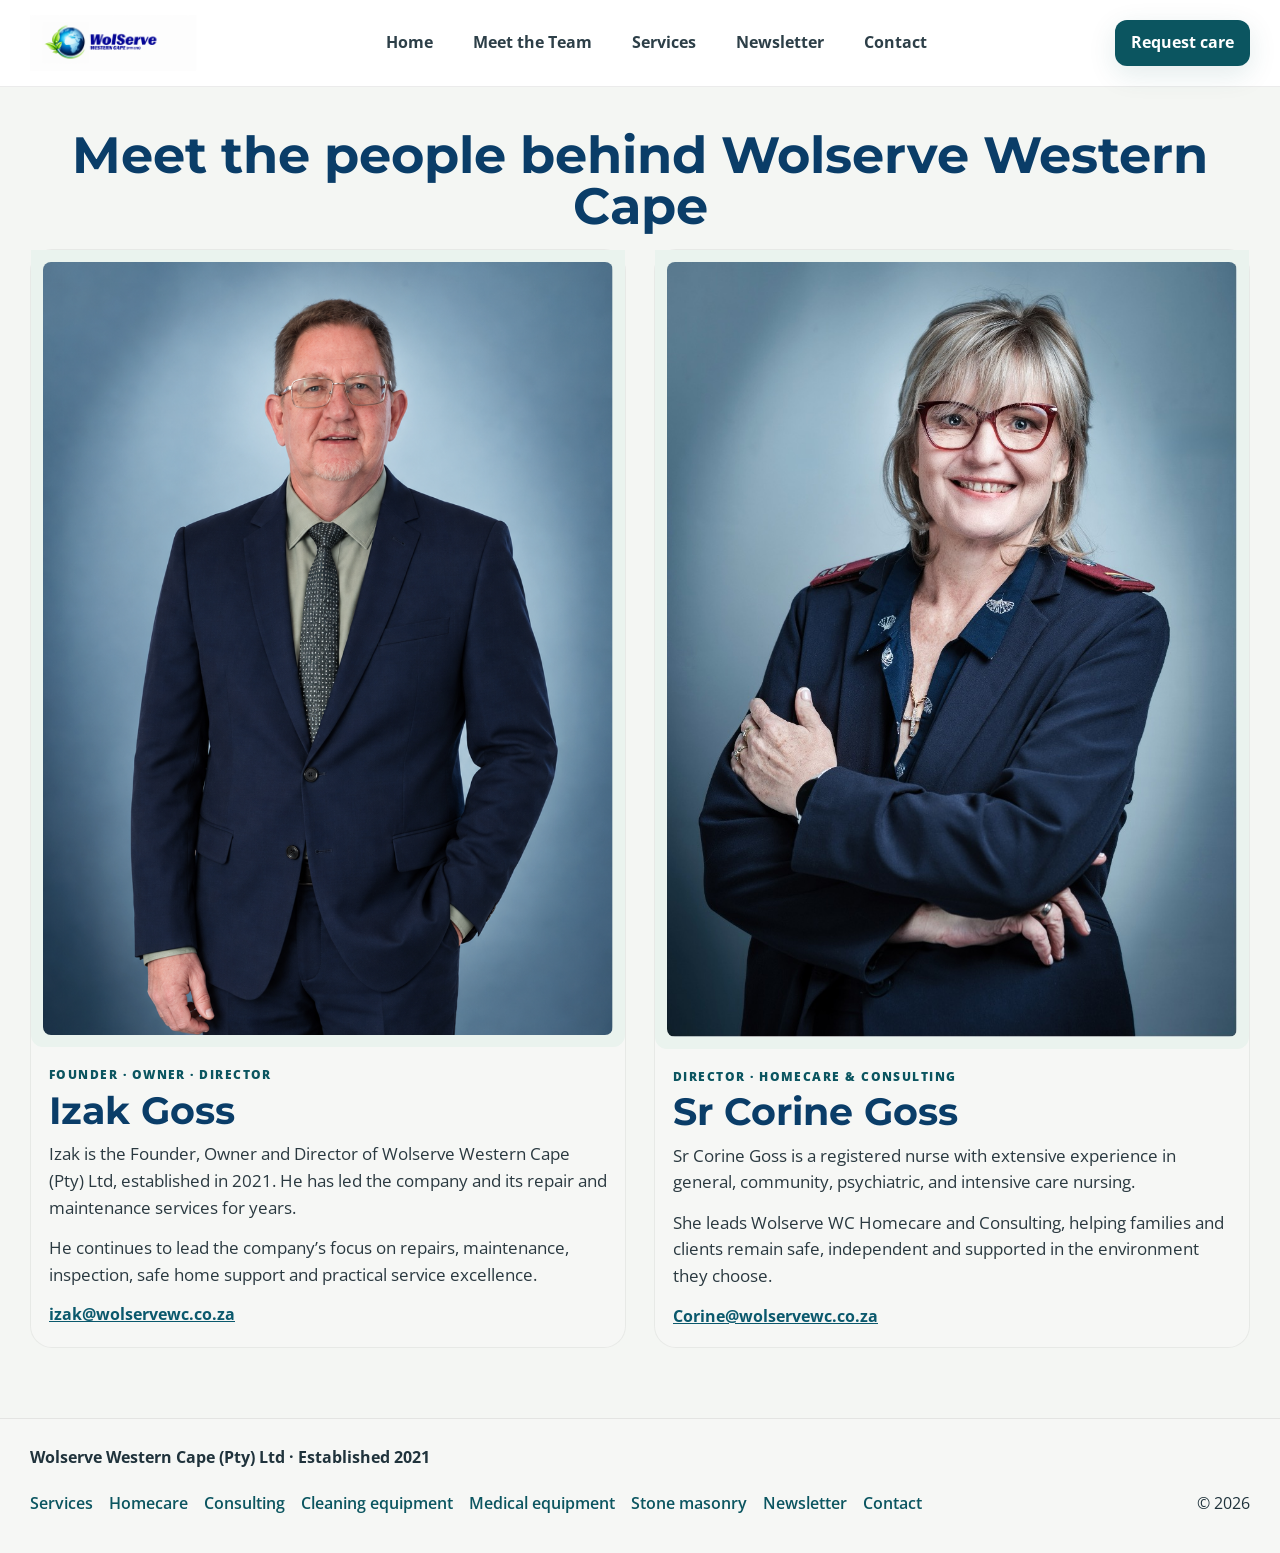
==== commit 433a4adf: "Navy headings, separate service pages, masonry gallery, reCAPTCHA removal, selector copy, newsletter" ====
--- a/about.html
+++ b/about.html
@@ -27,7 +27,6 @@
             <div class="dropdown-panel" role="menu">
               <div class="dropdown-column">
                 <h4>Company services</h4>
-                <a href="services.html">Services overview</a>
                 <a href="cleaning-equipment.html">Cleaning equipment repairs</a>
                 <a href="medical-equipment.html">Sales / Rental of equipment</a>
                 <a href="stone-masonry.html">Stone masonry</a>
@@ -36,7 +35,7 @@
                 <h4>Homecare &amp; Consulting</h4>
                 <a href="homecare.html">Wolserve WC Homecare</a>
                 <a href="consulting.html">Wolserve WC Consulting</a>
-                <a href="newsletter.html">Newsletter</a>
+                <a href="services.html">All services</a>
               </div>
             </div>
           </li>
@@ -64,8 +63,10 @@
             <li class="overlay-group">
               <strong>Services</strong>
               <ul>
+                <li><a href="services.html">All services</a></li>
                 <li><a href="cleaning-equipment.html">Cleaning equipment repairs</a></li>
                 <li><a href="medical-equipment.html">Sales / Rental of equipment</a></li>
+                <li><a href="stone-masonry.html">Stone masonry</a></li>
                 <li><a href="homecare.html">Wolserve WC Homecare</a></li>
                 <li><a href="consulting.html">Wolserve WC Consulting</a></li>
               </ul>
@@ -120,18 +121,18 @@
   <footer class="site-footer">
     <div class="container footer-inner">
       <div><strong>Wolserve Western Cape (Pty) Ltd · Established 2021</strong></div>
+      <nav class="footer-links" aria-label="Footer navigation">
+        <a href="services.html">Services</a>
+        <a href="homecare.html">Homecare</a>
+        <a href="consulting.html">Consulting</a>
+        <a href="cleaning-equipment.html">Cleaning equipment</a>
+        <a href="medical-equipment.html">Medical equipment</a>
+        <a href="stone-masonry.html">Stone masonry</a>
+        <a href="newsletter.html">Newsletter</a>
+        <a href="contact.html">Contact</a>
+      </nav>
       <div>© <span id="year-about">2026</span></div>
     </div>
-    <nav class="container footer-links" aria-label="Footer navigation">
-      <a href="services.html">Services overview</a>
-      <a href="homecare.html">Wolserve WC Homecare</a>
-      <a href="consulting.html">Wolserve WC Consulting</a>
-      <a href="cleaning-equipment.html">Cleaning equipment repairs</a>
-      <a href="medical-equipment.html">Sales / Rental of equipment</a>
-      <a href="stone-masonry.html">Stone masonry</a>
-      <a href="newsletter.html">Newsletter</a>
-      <a href="contact.html">Contact</a>
-    </nav>
   </footer>
 
   <div id="lightbox" class="lightbox" aria-hidden="true" role="dialog" aria-label="Image viewer">
--- a/styles.css
+++ b/styles.css
@@ -59,9 +59,10 @@
   display: none;
   padding: 18px;
   border: 1px solid rgba(0,0,0,0.06);
+  margin-top: 0;
 }
 .dropdown-panel::before { content: ""; position: absolute; left: 0; right: 0; top: -14px; height: 14px; }
-.dropdown-panel::after { content: ""; display: block; clear: both; }
+.dropdown-panel::after { content: ""; display: table; clear: both; }
 .dropdown-panel .dropdown-column { width: 50%; float: left; padding: 6px 12px; }
 .dropdown-panel h4 { margin: 0 0 8px; color: var(--brand-green-2); font-size: 0.98rem; font-weight: 800; }
 .dropdown-panel a { display: block; color: #243140; padding: 8px 0; font-weight: 600; }
@@ -99,6 +100,11 @@
 .leadership-copy h2 { font-family: "Montserrat", sans-serif; margin: 0; font-size: clamp(3.1rem, 6vw, 7rem); line-height: 0.9; letter-spacing: -0.07em; color: var(--navy); font-weight: 800; }
 .leadership-copy h2 span { display: block; color: var(--brand-green-2); }
 
+.team-list { display: grid; grid-template-columns: repeat(2, minmax(0, 1fr)); gap: 28px; margin-top: 12px; align-items: stretch; }
+.team-list .person-card { height: 100%; }
+.team-list .card-media { aspect-ratio: 3 / 4; }
+.team-list .card-media img { width: 100%; height: 100%; max-height: none; object-fit: contain; object-position: center; }
+.team-list .card-body h2 { font-size: clamp(1.8rem, 3vw, 2.8rem); }
 .team-grid { display: grid; grid-template-columns: 1fr 1fr; gap: 28px; }
 .person-card {
   background: rgba(255,255,255,0.18);
@@ -129,11 +135,6 @@
   border-radius: 8px;
 }
 .card-body { padding: 18px; }
-.team-list { display: grid; grid-template-columns: repeat(2, minmax(0, 1fr)); gap: 28px; align-items: stretch; }
-.team-list .person-card { height: 100%; }
-.team-list .card-media { aspect-ratio: 3 / 4; padding: 12px; }
-.team-list .card-media img { width: 100%; height: 100%; max-height: none; object-fit: contain; object-position: center; }
-.team-list .card-body { flex: 1; }
 .role {
   font-size: .76rem;
   font-weight: 800;
@@ -180,7 +181,9 @@
 .section { padding: 42px 0 70px; }
 .section-head { margin-bottom: 18px; }
 .section-head h2 { margin: 0 0 12px; font-family: "Montserrat", sans-serif; font-size: clamp(2rem, 3vw, 3.2rem); line-height: 1; color: var(--navy); }
-.section-head h1 { margin: 0 0 12px; font-family: "Montserrat", sans-serif; font-size: clamp(2.2rem, 4vw, 3.8rem); line-height: 1; color: var(--navy); }
+.section-head h1 { margin: 0 0 12px; font-family: "Montserrat", sans-serif; font-size: clamp(2.2rem, 4vw, 4rem); line-height: 1; color: var(--navy); }
+.section-head h1 span { color: var(--brand-green-2); }
+.mission-wrap .section-head h2 { color: var(--white); }
 .section-head p { margin: 0; color: var(--text-muted); max-width: 840px; }
 .section-head.center { text-align: center; }
 .section-head.center p { margin: 0 auto; }
@@ -339,27 +342,20 @@
 .svc-hero-copy h1 { font-family: "Montserrat", sans-serif; font-size: clamp(2.4rem, 5vw, 4.2rem); line-height: 1; margin: 0 0 16px; color: var(--navy); }
 .svc-hero-copy h1 span { color: var(--brand-green); }
 .svc-hero-copy p { color: var(--text-muted); max-width: 560px; }
-.selector-card { background: var(--white); border-radius: 28px; box-shadow: var(--shadow); border: 1px solid var(--line); display: grid; grid-template-columns: 0.8fr 1.2fr; overflow: hidden; }
-.selector-intro { background: linear-gradient(135deg, #0f5257, #0d6a6d 30%, #0e4f52 100%); color: var(--white); padding: 32px 28px; }
-.selector-intro .selector-kicker { color: rgba(255,255,255,0.8); }
-.selector-card .selector-intro h2 { color: var(--white); font-size: clamp(1.6rem, 2.6vw, 2.2rem); }
-.selector-intro p { color: rgba(255,255,255,0.92); }
-.selector-main { padding: 28px; }
-.selector-card h2 { font-family: "Montserrat", sans-serif; margin: 0 0 14px; line-height: 1.1; color: var(--navy); }
-.selector-progress { display: flex; gap: 8px; list-style: none; padding: 0; margin: 22px 0 0; }
-.selector-progress li { flex: 1; height: 5px; border-radius: 4px; background: rgba(255,255,255,0.28); }
-.selector-progress li.active { background: var(--white); }
+.selector-card { background: var(--white); border-radius: 28px; padding: 28px; box-shadow: var(--shadow); border: 1px solid var(--line); }
+.selector-card h2 { font-family: "Montserrat", sans-serif; color: var(--navy); margin: 0 0 14px; line-height: 1.1; }
+.selector-progress { display: flex; gap: 10px; list-style: none; padding: 0; margin: 0 0 18px; }
+.selector-progress li { width: 30px; height: 30px; border-radius: 50%; display: grid; place-items: center; background: var(--panel-alt); color: var(--text-muted); font-weight: 700; font-size: .85rem; }
+.selector-progress li.active { background: var(--brand-green-2); color: var(--white); }
 .selector-kicker { margin: 0 0 6px; text-transform: uppercase; letter-spacing: .06em; font-size: .78rem; font-weight: 700; color: var(--brand-green); }
 .selector-options { display: grid; gap: 10px; }
 .selector-option { text-align: left; background: var(--panel); border: 1px solid var(--line); border-radius: 18px; padding: 14px 18px; cursor: pointer; font-weight: 600; color: var(--dark); }
 .selector-option:hover, .selector-option:focus-visible { border-color: var(--brand-green); background: var(--panel-alt); }
 .selector-actions { display: flex; flex-wrap: wrap; gap: 10px; margin: 16px 0 8px; }
-.selector-learn { display: inline-block; margin: 4px 0 8px; font-weight: 700; color: var(--brand-green-2); text-decoration: underline; }
 .selector-link { background: none; border: 0; padding: 8px 12px 0 0; color: var(--brand-green-2); text-decoration: underline; cursor: pointer; }
 .selector-foot { display: block; color: var(--text-muted); }
 .stage-grid { display: grid; grid-template-columns: repeat(4, 1fr); gap: 16px; margin-bottom: 20px; }
 .stage-card { background: var(--white); border-radius: 22px; padding: 20px; border: 1px solid var(--line); }
-.stage-card h3 { color: var(--navy); margin: 6px 0; }
 .stage-card span { color: var(--brand-green); font-weight: 700; font-size: .8rem; text-transform: uppercase; }
 .table-wrap { overflow-x: auto; }
 .compare-table { width: 100%; border-collapse: collapse; background: var(--white); border-radius: 18px; overflow: hidden; }
@@ -370,39 +366,34 @@
 #callback .form-row { display: flex; flex-direction: column; gap: 4px; margin-bottom: 12px; }
 #callback input, #callback textarea { padding: 10px 14px; border: 1px solid var(--line); border-radius: 12px; }
 @media (max-width: 900px) {
-  .svc-tabs, .svc-hero-grid, .stage-grid, .selector-card, .masonry-hero, .overview-grid, .overview-grid.two, .newsletter-feature { grid-template-columns: 1fr; }
-}
-
-/* Overview cards, breadcrumb, masonry gallery */
-.breadcrumb { margin: 0 0 14px; font-weight: 700; color: var(--brand-green-2); }
-.page-cta { margin: 18px 0 0; }
-.overview-grid { display: grid; grid-template-columns: repeat(3, minmax(0, 1fr)); gap: 20px; }
-.overview-grid.two { grid-template-columns: repeat(2, minmax(0, 1fr)); }
-.overview-card { display: flex; flex-direction: column; background: var(--white); border: 1px solid var(--line); border-radius: 18px; overflow: hidden; box-shadow: var(--shadow); }
-.overview-card:hover { border-color: var(--brand-green); }
-.overview-card img { width: 100%; height: 220px; object-fit: cover; background: #eef2ef; }
-.overview-copy { padding: 18px; display: flex; flex-direction: column; flex: 1; }
-.overview-copy h3 { margin: 0 0 8px; font-family: "Montserrat", sans-serif; font-size: 1.3rem; line-height: 1.15; color: var(--navy); }
-.overview-copy p { margin: 0 0 12px; color: var(--text-muted); flex: 1; }
-.learn-more { font-weight: 700; color: var(--brand-green-2); }
-.footer-links { display: flex; flex-wrap: wrap; gap: 8px 20px; margin-top: 14px; font-weight: 600; }
-.footer-links a:hover { color: var(--brand-green-2); text-decoration: underline; }
-.masonry-hero { display: grid; grid-template-columns: 1fr 1fr; gap: 32px; align-items: center; }
-.masonry-hero-img { width: 100%; height: 360px; object-fit: cover; border-radius: 18px; cursor: zoom-in; }
-.masonry-gallery { display: grid; grid-template-columns: repeat(auto-fill, minmax(240px, 1fr)); gap: 18px; }
-.masonry-gallery figure { margin: 0; background: var(--white); border: 1px solid var(--line); border-radius: 16px; overflow: hidden; }
-.masonry-gallery img { width: 100%; height: 280px; object-fit: cover; cursor: zoom-in; }
-.masonry-gallery figcaption { padding: 10px 14px; color: var(--text-muted); font-weight: 600; font-size: .95rem; }
-
-/* Newsletter */
-.newsletter-feature { display: grid; grid-template-columns: 1.2fr 0.8fr; gap: 32px; align-items: center; }
-.newsletter-feature-copy h1 { margin: 0 0 8px; font-family: "Montserrat", sans-serif; font-size: clamp(2.2rem, 4vw, 3.6rem); line-height: 1; color: var(--navy); }
-.newsletter-feature-copy .eyebrow { margin: 0 0 8px; text-transform: uppercase; letter-spacing: .1em; font-size: .78rem; font-weight: 800; color: var(--brand-green-2); }
-.newsletter-actions { display: flex; flex-wrap: wrap; gap: 12px; margin-top: 16px; }
-.newsletter-feature-cover img { max-height: 420px; width: auto; margin: 0 auto; border-radius: 12px; }
-.archive-list { list-style: none; margin: 0; padding: 0; display: grid; gap: 14px; }
-.archive-item { display: flex; align-items: center; justify-content: space-between; gap: 16px; flex-wrap: wrap; background: var(--white); border: 1px solid var(--line); border-radius: 14px; padding: 16px 20px; }
-.archive-item h3 { margin: 0; font-size: 1.2rem; color: var(--navy); }
-.archive-item p { margin: 2px 0 0; color: var(--text-muted); }
-.archive-actions { display: flex; gap: 10px; }
-.selector-tag { margin: 0 0 6px; font-weight: 700; color: var(--brand-green-2); }
+  .svc-tabs, .svc-hero-grid, .stage-grid { grid-template-columns: 1fr; }
+}
+
+/* Service pages, gallery, footer */
+.page-hero { padding-bottom: 0; }
+.breadcrumb { margin: 0 0 12px; font-size: .9rem; color: var(--text-muted); }
+.breadcrumb a { color: var(--brand-green-2); text-decoration: underline; }
+.learn-more { color: var(--brand-green-2); font-weight: 700; }
+.learn-more:hover { text-decoration: underline; }
+.masonry-feature { padding: 28px 0 0; }
+.masonry-hero-img { width: 100%; max-height: 520px; object-fit: cover; border-radius: 18px; cursor: zoom-in; }
+.masonry-gallery { display: grid; grid-template-columns: repeat(auto-fill, minmax(260px, 1fr)); gap: 18px; margin-bottom: 24px; }
+.gallery-item { margin: 0; background: var(--white); border: 1px solid var(--line); border-radius: 16px; overflow: hidden; }
+.gallery-item img { width: 100%; height: 280px; object-fit: cover; cursor: zoom-in; }
+.gallery-item figcaption { padding: 10px 14px; font-weight: 600; color: var(--navy); font-size: .95rem; }
+.footer-links { display: flex; flex-wrap: wrap; gap: 6px 16px; }
+.footer-links a { color: var(--brand-green-2); font-weight: 600; }
+.footer-links a:hover { text-decoration: underline; }
+.archive-item h3 { margin: 0 0 6px; font-size: 1.2rem; color: var(--navy); }
+.archive-list { display: grid; gap: 14px; }
+.archive-item { display: flex; justify-content: space-between; align-items: center; gap: 16px; flex-wrap: wrap; background: var(--white); border: 1px solid var(--line); border-radius: 16px; padding: 16px 20px; }
+.archive-item p { margin: 0; color: var(--text-muted); }
+.selector-card { display: grid; grid-template-columns: minmax(240px, 0.8fr) 1.4fr; gap: 28px; }
+.selector-panel h2 { font-size: clamp(1.6rem, 2.4vw, 2.2rem); }
+.selector-panel p { color: var(--text-muted); }
+.selector-panel .selector-kicker { color: var(--brand-green); }
+.selector-progress li { width: 36px; height: 6px; border-radius: 3px; }
+.selector-main { min-width: 0; }
+.sr-only { position: absolute; width: 1px; height: 1px; overflow: hidden; clip: rect(0 0 0 0); white-space: nowrap; }
+.result-back { display: block; }
+@media (max-width: 900px) { .selector-card { grid-template-columns: 1fr; } }
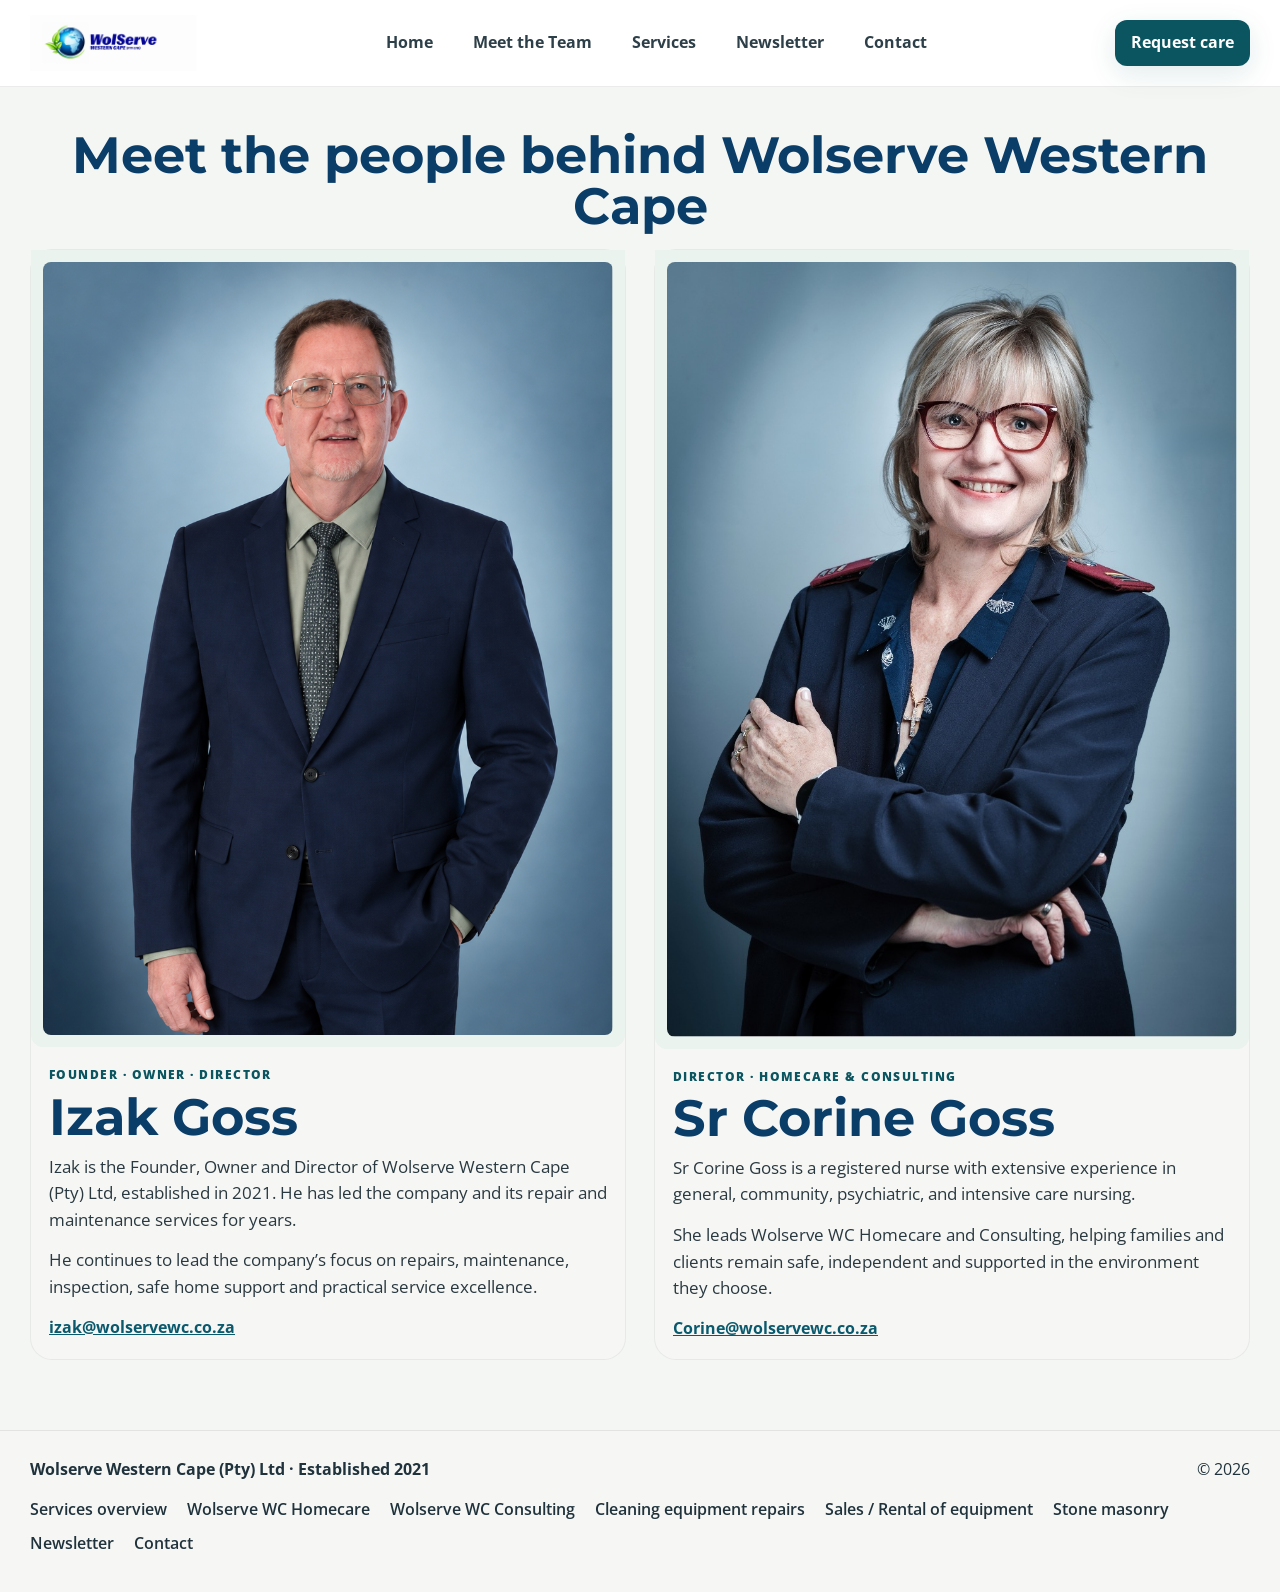
==== commit 8cdb8dba: "Merge e743c0db05c856a414be37da14b945168c66b48a into 8704e05d68a6204d1a77a7d5de91052c9d995279" ====
--- a/about.html
+++ b/about.html
@@ -27,6 +27,7 @@
             <div class="dropdown-panel" role="menu">
               <div class="dropdown-column">
                 <h4>Company services</h4>
+                <a href="services.html">Services overview</a>
                 <a href="cleaning-equipment.html">Cleaning equipment repairs</a>
                 <a href="medical-equipment.html">Sales / Rental of equipment</a>
                 <a href="stone-masonry.html">Stone masonry</a>
@@ -35,7 +36,7 @@
                 <h4>Homecare &amp; Consulting</h4>
                 <a href="homecare.html">Wolserve WC Homecare</a>
                 <a href="consulting.html">Wolserve WC Consulting</a>
-                <a href="services.html">All services</a>
+                <a href="newsletter.html">Newsletter</a>
               </div>
             </div>
           </li>
@@ -63,10 +64,8 @@
             <li class="overlay-group">
               <strong>Services</strong>
               <ul>
-                <li><a href="services.html">All services</a></li>
                 <li><a href="cleaning-equipment.html">Cleaning equipment repairs</a></li>
                 <li><a href="medical-equipment.html">Sales / Rental of equipment</a></li>
-                <li><a href="stone-masonry.html">Stone masonry</a></li>
                 <li><a href="homecare.html">Wolserve WC Homecare</a></li>
                 <li><a href="consulting.html">Wolserve WC Consulting</a></li>
               </ul>
@@ -121,18 +120,18 @@
   <footer class="site-footer">
     <div class="container footer-inner">
       <div><strong>Wolserve Western Cape (Pty) Ltd · Established 2021</strong></div>
-      <nav class="footer-links" aria-label="Footer navigation">
-        <a href="services.html">Services</a>
-        <a href="homecare.html">Homecare</a>
-        <a href="consulting.html">Consulting</a>
-        <a href="cleaning-equipment.html">Cleaning equipment</a>
-        <a href="medical-equipment.html">Medical equipment</a>
-        <a href="stone-masonry.html">Stone masonry</a>
-        <a href="newsletter.html">Newsletter</a>
-        <a href="contact.html">Contact</a>
-      </nav>
       <div>© <span id="year-about">2026</span></div>
     </div>
+    <nav class="container footer-links" aria-label="Footer navigation">
+      <a href="services.html">Services overview</a>
+      <a href="homecare.html">Wolserve WC Homecare</a>
+      <a href="consulting.html">Wolserve WC Consulting</a>
+      <a href="cleaning-equipment.html">Cleaning equipment repairs</a>
+      <a href="medical-equipment.html">Sales / Rental of equipment</a>
+      <a href="stone-masonry.html">Stone masonry</a>
+      <a href="newsletter.html">Newsletter</a>
+      <a href="contact.html">Contact</a>
+    </nav>
   </footer>
 
   <div id="lightbox" class="lightbox" aria-hidden="true" role="dialog" aria-label="Image viewer">
--- a/styles.css
+++ b/styles.css
@@ -59,10 +59,9 @@
   display: none;
   padding: 18px;
   border: 1px solid rgba(0,0,0,0.06);
-  margin-top: 0;
 }
 .dropdown-panel::before { content: ""; position: absolute; left: 0; right: 0; top: -14px; height: 14px; }
-.dropdown-panel::after { content: ""; display: table; clear: both; }
+.dropdown-panel::after { content: ""; display: block; clear: both; }
 .dropdown-panel .dropdown-column { width: 50%; float: left; padding: 6px 12px; }
 .dropdown-panel h4 { margin: 0 0 8px; color: var(--brand-green-2); font-size: 0.98rem; font-weight: 800; }
 .dropdown-panel a { display: block; color: #243140; padding: 8px 0; font-weight: 600; }
@@ -100,11 +99,6 @@
 .leadership-copy h2 { font-family: "Montserrat", sans-serif; margin: 0; font-size: clamp(3.1rem, 6vw, 7rem); line-height: 0.9; letter-spacing: -0.07em; color: var(--navy); font-weight: 800; }
 .leadership-copy h2 span { display: block; color: var(--brand-green-2); }
 
-.team-list { display: grid; grid-template-columns: repeat(2, minmax(0, 1fr)); gap: 28px; margin-top: 12px; align-items: stretch; }
-.team-list .person-card { height: 100%; }
-.team-list .card-media { aspect-ratio: 3 / 4; }
-.team-list .card-media img { width: 100%; height: 100%; max-height: none; object-fit: contain; object-position: center; }
-.team-list .card-body h2 { font-size: clamp(1.8rem, 3vw, 2.8rem); }
 .team-grid { display: grid; grid-template-columns: 1fr 1fr; gap: 28px; }
 .person-card {
   background: rgba(255,255,255,0.18);
@@ -135,6 +129,11 @@
   border-radius: 8px;
 }
 .card-body { padding: 18px; }
+.team-list { display: grid; grid-template-columns: repeat(2, minmax(0, 1fr)); gap: 28px; align-items: stretch; }
+.team-list .person-card { height: 100%; }
+.team-list .card-media { aspect-ratio: 3 / 4; padding: 12px; }
+.team-list .card-media img { width: 100%; height: 100%; max-height: none; object-fit: contain; object-position: center; }
+.team-list .card-body { flex: 1; }
 .role {
   font-size: .76rem;
   font-weight: 800;
@@ -181,9 +180,7 @@
 .section { padding: 42px 0 70px; }
 .section-head { margin-bottom: 18px; }
 .section-head h2 { margin: 0 0 12px; font-family: "Montserrat", sans-serif; font-size: clamp(2rem, 3vw, 3.2rem); line-height: 1; color: var(--navy); }
-.section-head h1 { margin: 0 0 12px; font-family: "Montserrat", sans-serif; font-size: clamp(2.2rem, 4vw, 4rem); line-height: 1; color: var(--navy); }
-.section-head h1 span { color: var(--brand-green-2); }
-.mission-wrap .section-head h2 { color: var(--white); }
+.section-head h1 { margin: 0 0 12px; font-family: "Montserrat", sans-serif; font-size: clamp(2.2rem, 4vw, 3.8rem); line-height: 1; color: var(--navy); }
 .section-head p { margin: 0; color: var(--text-muted); max-width: 840px; }
 .section-head.center { text-align: center; }
 .section-head.center p { margin: 0 auto; }
@@ -342,20 +339,27 @@
 .svc-hero-copy h1 { font-family: "Montserrat", sans-serif; font-size: clamp(2.4rem, 5vw, 4.2rem); line-height: 1; margin: 0 0 16px; color: var(--navy); }
 .svc-hero-copy h1 span { color: var(--brand-green); }
 .svc-hero-copy p { color: var(--text-muted); max-width: 560px; }
-.selector-card { background: var(--white); border-radius: 28px; padding: 28px; box-shadow: var(--shadow); border: 1px solid var(--line); }
-.selector-card h2 { font-family: "Montserrat", sans-serif; color: var(--navy); margin: 0 0 14px; line-height: 1.1; }
-.selector-progress { display: flex; gap: 10px; list-style: none; padding: 0; margin: 0 0 18px; }
-.selector-progress li { width: 30px; height: 30px; border-radius: 50%; display: grid; place-items: center; background: var(--panel-alt); color: var(--text-muted); font-weight: 700; font-size: .85rem; }
-.selector-progress li.active { background: var(--brand-green-2); color: var(--white); }
+.selector-card { background: var(--white); border-radius: 28px; box-shadow: var(--shadow); border: 1px solid var(--line); display: grid; grid-template-columns: 0.8fr 1.2fr; overflow: hidden; }
+.selector-intro { background: linear-gradient(135deg, #0f5257, #0d6a6d 30%, #0e4f52 100%); color: var(--white); padding: 32px 28px; }
+.selector-intro .selector-kicker { color: rgba(255,255,255,0.8); }
+.selector-card .selector-intro h2 { color: var(--white); font-size: clamp(1.6rem, 2.6vw, 2.2rem); }
+.selector-intro p { color: rgba(255,255,255,0.92); }
+.selector-main { padding: 28px; }
+.selector-card h2 { font-family: "Montserrat", sans-serif; margin: 0 0 14px; line-height: 1.1; color: var(--navy); }
+.selector-progress { display: flex; gap: 8px; list-style: none; padding: 0; margin: 22px 0 0; }
+.selector-progress li { flex: 1; height: 5px; border-radius: 4px; background: rgba(255,255,255,0.28); }
+.selector-progress li.active { background: var(--white); }
 .selector-kicker { margin: 0 0 6px; text-transform: uppercase; letter-spacing: .06em; font-size: .78rem; font-weight: 700; color: var(--brand-green); }
 .selector-options { display: grid; gap: 10px; }
 .selector-option { text-align: left; background: var(--panel); border: 1px solid var(--line); border-radius: 18px; padding: 14px 18px; cursor: pointer; font-weight: 600; color: var(--dark); }
 .selector-option:hover, .selector-option:focus-visible { border-color: var(--brand-green); background: var(--panel-alt); }
 .selector-actions { display: flex; flex-wrap: wrap; gap: 10px; margin: 16px 0 8px; }
+.selector-learn { display: inline-block; margin: 4px 0 8px; font-weight: 700; color: var(--brand-green-2); text-decoration: underline; }
 .selector-link { background: none; border: 0; padding: 8px 12px 0 0; color: var(--brand-green-2); text-decoration: underline; cursor: pointer; }
 .selector-foot { display: block; color: var(--text-muted); }
 .stage-grid { display: grid; grid-template-columns: repeat(4, 1fr); gap: 16px; margin-bottom: 20px; }
 .stage-card { background: var(--white); border-radius: 22px; padding: 20px; border: 1px solid var(--line); }
+.stage-card h3 { color: var(--navy); margin: 6px 0; }
 .stage-card span { color: var(--brand-green); font-weight: 700; font-size: .8rem; text-transform: uppercase; }
 .table-wrap { overflow-x: auto; }
 .compare-table { width: 100%; border-collapse: collapse; background: var(--white); border-radius: 18px; overflow: hidden; }
@@ -366,34 +370,39 @@
 #callback .form-row { display: flex; flex-direction: column; gap: 4px; margin-bottom: 12px; }
 #callback input, #callback textarea { padding: 10px 14px; border: 1px solid var(--line); border-radius: 12px; }
 @media (max-width: 900px) {
-  .svc-tabs, .svc-hero-grid, .stage-grid { grid-template-columns: 1fr; }
-}
-
-/* Service pages, gallery, footer */
-.page-hero { padding-bottom: 0; }
-.breadcrumb { margin: 0 0 12px; font-size: .9rem; color: var(--text-muted); }
-.breadcrumb a { color: var(--brand-green-2); text-decoration: underline; }
-.learn-more { color: var(--brand-green-2); font-weight: 700; }
-.learn-more:hover { text-decoration: underline; }
-.masonry-feature { padding: 28px 0 0; }
-.masonry-hero-img { width: 100%; max-height: 520px; object-fit: cover; border-radius: 18px; cursor: zoom-in; }
-.masonry-gallery { display: grid; grid-template-columns: repeat(auto-fill, minmax(260px, 1fr)); gap: 18px; margin-bottom: 24px; }
-.gallery-item { margin: 0; background: var(--white); border: 1px solid var(--line); border-radius: 16px; overflow: hidden; }
-.gallery-item img { width: 100%; height: 280px; object-fit: cover; cursor: zoom-in; }
-.gallery-item figcaption { padding: 10px 14px; font-weight: 600; color: var(--navy); font-size: .95rem; }
-.footer-links { display: flex; flex-wrap: wrap; gap: 6px 16px; }
-.footer-links a { color: var(--brand-green-2); font-weight: 600; }
-.footer-links a:hover { text-decoration: underline; }
-.archive-item h3 { margin: 0 0 6px; font-size: 1.2rem; color: var(--navy); }
-.archive-list { display: grid; gap: 14px; }
-.archive-item { display: flex; justify-content: space-between; align-items: center; gap: 16px; flex-wrap: wrap; background: var(--white); border: 1px solid var(--line); border-radius: 16px; padding: 16px 20px; }
-.archive-item p { margin: 0; color: var(--text-muted); }
-.selector-card { display: grid; grid-template-columns: minmax(240px, 0.8fr) 1.4fr; gap: 28px; }
-.selector-panel h2 { font-size: clamp(1.6rem, 2.4vw, 2.2rem); }
-.selector-panel p { color: var(--text-muted); }
-.selector-panel .selector-kicker { color: var(--brand-green); }
-.selector-progress li { width: 36px; height: 6px; border-radius: 3px; }
-.selector-main { min-width: 0; }
-.sr-only { position: absolute; width: 1px; height: 1px; overflow: hidden; clip: rect(0 0 0 0); white-space: nowrap; }
-.result-back { display: block; }
-@media (max-width: 900px) { .selector-card { grid-template-columns: 1fr; } }
+  .svc-tabs, .svc-hero-grid, .stage-grid, .selector-card, .masonry-hero, .overview-grid, .overview-grid.two, .newsletter-feature { grid-template-columns: 1fr; }
+}
+
+/* Overview cards, breadcrumb, masonry gallery */
+.breadcrumb { margin: 0 0 14px; font-weight: 700; color: var(--brand-green-2); }
+.page-cta { margin: 18px 0 0; }
+.overview-grid { display: grid; grid-template-columns: repeat(3, minmax(0, 1fr)); gap: 20px; }
+.overview-grid.two { grid-template-columns: repeat(2, minmax(0, 1fr)); }
+.overview-card { display: flex; flex-direction: column; background: var(--white); border: 1px solid var(--line); border-radius: 18px; overflow: hidden; box-shadow: var(--shadow); }
+.overview-card:hover { border-color: var(--brand-green); }
+.overview-card img { width: 100%; height: 220px; object-fit: cover; background: #eef2ef; }
+.overview-copy { padding: 18px; display: flex; flex-direction: column; flex: 1; }
+.overview-copy h3 { margin: 0 0 8px; font-family: "Montserrat", sans-serif; font-size: 1.3rem; line-height: 1.15; color: var(--navy); }
+.overview-copy p { margin: 0 0 12px; color: var(--text-muted); flex: 1; }
+.learn-more { font-weight: 700; color: var(--brand-green-2); }
+.footer-links { display: flex; flex-wrap: wrap; gap: 8px 20px; margin-top: 14px; font-weight: 600; }
+.footer-links a:hover { color: var(--brand-green-2); text-decoration: underline; }
+.masonry-hero { display: grid; grid-template-columns: 1fr 1fr; gap: 32px; align-items: center; }
+.masonry-hero-img { width: 100%; height: 360px; object-fit: cover; border-radius: 18px; cursor: zoom-in; }
+.masonry-gallery { display: grid; grid-template-columns: repeat(auto-fill, minmax(240px, 1fr)); gap: 18px; }
+.masonry-gallery figure { margin: 0; background: var(--white); border: 1px solid var(--line); border-radius: 16px; overflow: hidden; }
+.masonry-gallery img { width: 100%; height: 280px; object-fit: cover; cursor: zoom-in; }
+.masonry-gallery figcaption { padding: 10px 14px; color: var(--text-muted); font-weight: 600; font-size: .95rem; }
+
+/* Newsletter */
+.newsletter-feature { display: grid; grid-template-columns: 1.2fr 0.8fr; gap: 32px; align-items: center; }
+.newsletter-feature-copy h1 { margin: 0 0 8px; font-family: "Montserrat", sans-serif; font-size: clamp(2.2rem, 4vw, 3.6rem); line-height: 1; color: var(--navy); }
+.newsletter-feature-copy .eyebrow { margin: 0 0 8px; text-transform: uppercase; letter-spacing: .1em; font-size: .78rem; font-weight: 800; color: var(--brand-green-2); }
+.newsletter-actions { display: flex; flex-wrap: wrap; gap: 12px; margin-top: 16px; }
+.newsletter-feature-cover img { max-height: 420px; width: auto; margin: 0 auto; border-radius: 12px; }
+.archive-list { list-style: none; margin: 0; padding: 0; display: grid; gap: 14px; }
+.archive-item { display: flex; align-items: center; justify-content: space-between; gap: 16px; flex-wrap: wrap; background: var(--white); border: 1px solid var(--line); border-radius: 14px; padding: 16px 20px; }
+.archive-item h3 { margin: 0; font-size: 1.2rem; color: var(--navy); }
+.archive-item p { margin: 2px 0 0; color: var(--text-muted); }
+.archive-actions { display: flex; gap: 10px; }
+.selector-tag { margin: 0 0 6px; font-weight: 700; color: var(--brand-green-2); }
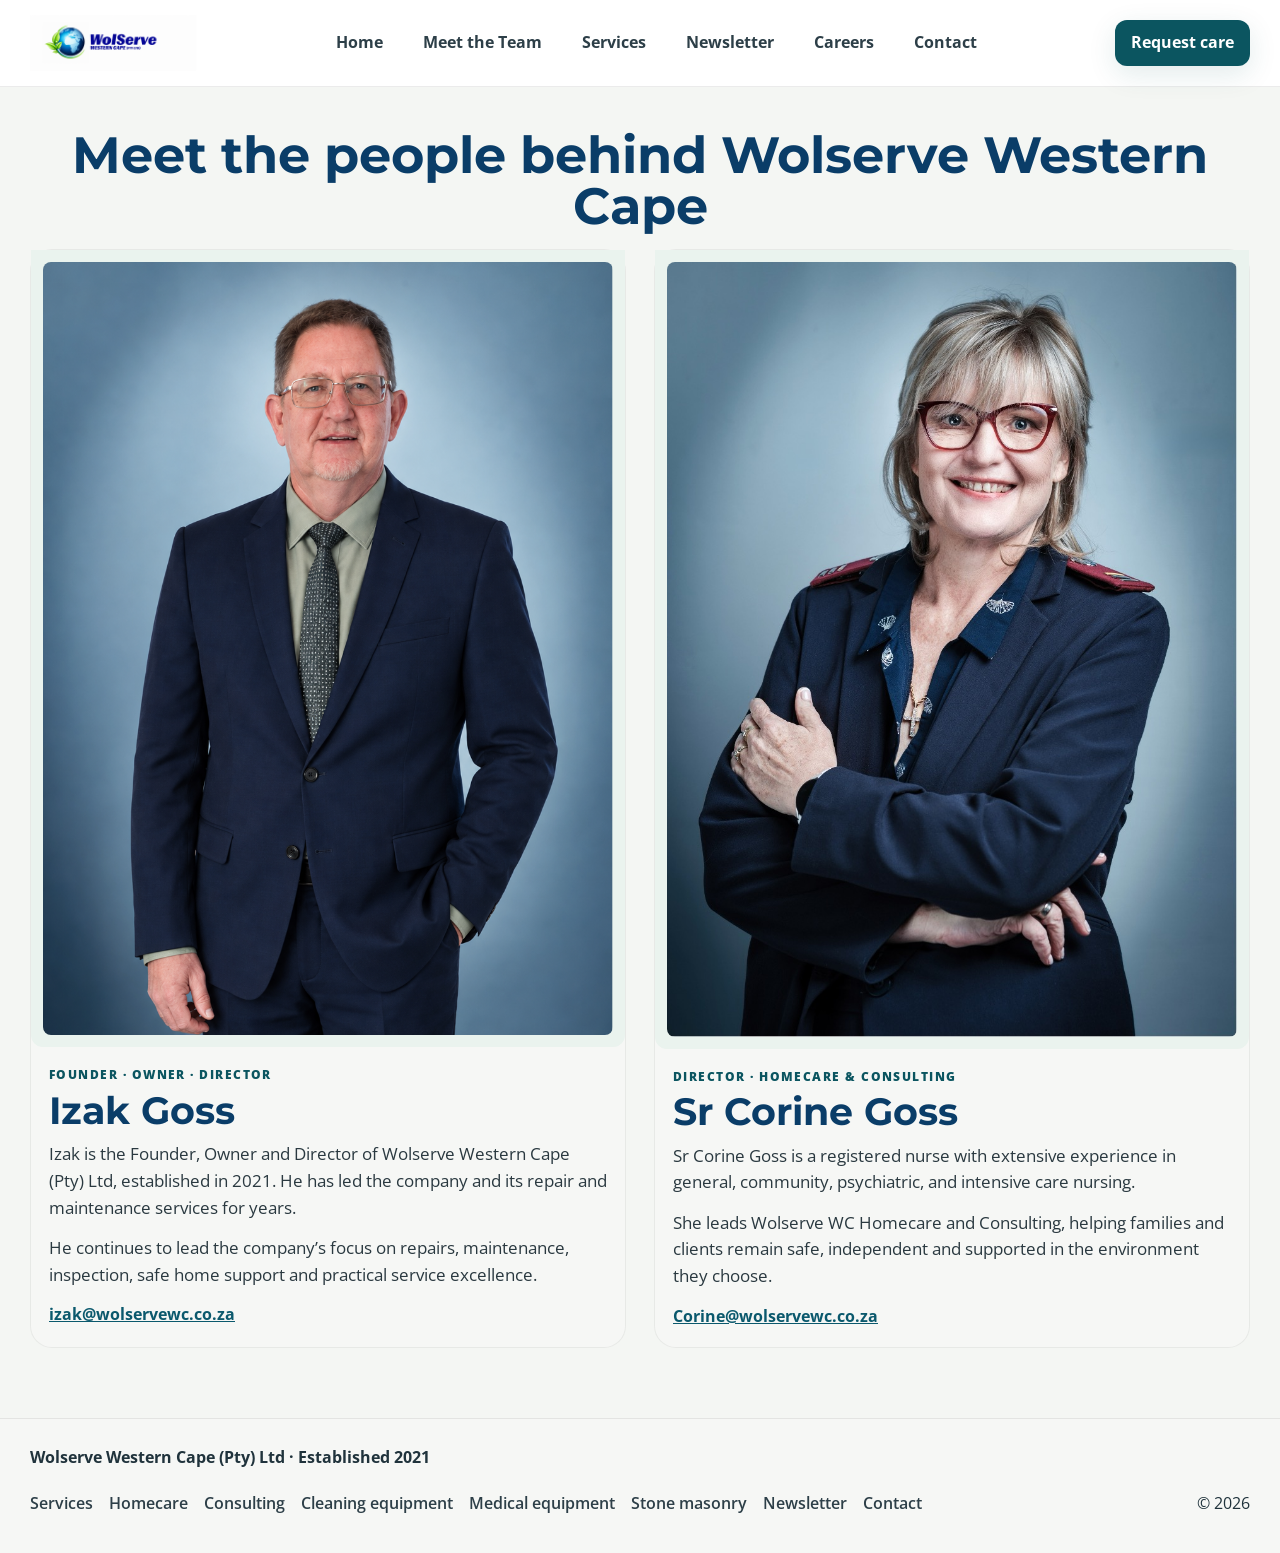
==== commit 829cc6b0: "Add career navigation and fix feature media Co-authored-by: coffeeai26-hub <342612895+coffeeai26-hub" ====
--- a/about.html
+++ b/about.html
@@ -27,7 +27,6 @@
             <div class="dropdown-panel" role="menu">
               <div class="dropdown-column">
                 <h4>Company services</h4>
-                <a href="services.html">Services overview</a>
                 <a href="cleaning-equipment.html">Cleaning equipment repairs</a>
                 <a href="medical-equipment.html">Sales / Rental of equipment</a>
                 <a href="stone-masonry.html">Stone masonry</a>
@@ -36,12 +35,13 @@
                 <h4>Homecare &amp; Consulting</h4>
                 <a href="homecare.html">Wolserve WC Homecare</a>
                 <a href="consulting.html">Wolserve WC Consulting</a>
-                <a href="newsletter.html">Newsletter</a>
+                <a href="services.html">All services</a>
               </div>
             </div>
           </li>
 
           <li><a href="newsletter.html">Newsletter</a></li>
+          <li><a href="homecare.html#careers">Careers</a></li>
           <li><a href="contact.html">Contact</a></li>
         </ul>
       </nav>
@@ -64,13 +64,16 @@
             <li class="overlay-group">
               <strong>Services</strong>
               <ul>
+                <li><a href="services.html">All services</a></li>
                 <li><a href="cleaning-equipment.html">Cleaning equipment repairs</a></li>
                 <li><a href="medical-equipment.html">Sales / Rental of equipment</a></li>
+                <li><a href="stone-masonry.html">Stone masonry</a></li>
                 <li><a href="homecare.html">Wolserve WC Homecare</a></li>
                 <li><a href="consulting.html">Wolserve WC Consulting</a></li>
               </ul>
             </li>
             <li><a href="newsletter.html">Newsletter</a></li>
+            <li><a href="homecare.html#careers">Careers</a></li>
             <li><a href="contact.html">Contact</a></li>
             <li class="overlay-cta"><a class="btn btn-primary" href="mailto:Corine@wolservewc.co.za">Request a care conversation</a></li>
           </ul>
@@ -120,18 +123,18 @@
   <footer class="site-footer">
     <div class="container footer-inner">
       <div><strong>Wolserve Western Cape (Pty) Ltd · Established 2021</strong></div>
+      <nav class="footer-links" aria-label="Footer navigation">
+        <a href="services.html">Services</a>
+        <a href="homecare.html">Homecare</a>
+        <a href="consulting.html">Consulting</a>
+        <a href="cleaning-equipment.html">Cleaning equipment</a>
+        <a href="medical-equipment.html">Medical equipment</a>
+        <a href="stone-masonry.html">Stone masonry</a>
+        <a href="newsletter.html">Newsletter</a>
+        <a href="contact.html">Contact</a>
+      </nav>
       <div>© <span id="year-about">2026</span></div>
     </div>
-    <nav class="container footer-links" aria-label="Footer navigation">
-      <a href="services.html">Services overview</a>
-      <a href="homecare.html">Wolserve WC Homecare</a>
-      <a href="consulting.html">Wolserve WC Consulting</a>
-      <a href="cleaning-equipment.html">Cleaning equipment repairs</a>
-      <a href="medical-equipment.html">Sales / Rental of equipment</a>
-      <a href="stone-masonry.html">Stone masonry</a>
-      <a href="newsletter.html">Newsletter</a>
-      <a href="contact.html">Contact</a>
-    </nav>
   </footer>
 
   <div id="lightbox" class="lightbox" aria-hidden="true" role="dialog" aria-label="Image viewer">
--- a/styles.css
+++ b/styles.css
@@ -38,8 +38,8 @@
 
 .top-nav { position: sticky; top: 0; z-index: 60; background: rgba(255,255,255,0.96); border-bottom: 1px solid var(--line); }
 .nav-inner { display: flex; align-items: center; justify-content: space-between; gap: 18px; min-height: 86px; }
-.nav-brand { display: inline-flex; align-items: center; }
-.nav-logo { height: 56px; width: auto; object-fit: contain; }
+.nav-brand { display: inline-flex; flex: 0 0 auto; align-items: center; }
+.nav-logo { display: block; height: 56px; width: auto; object-fit: contain; }
 
 .nav-center { flex: 1; display: flex; justify-content: center; }
 .nav-links { display: flex; gap: 28px; list-style: none; margin: 0; padding: 0; align-items: center; }
@@ -59,9 +59,10 @@
   display: none;
   padding: 18px;
   border: 1px solid rgba(0,0,0,0.06);
+  margin-top: 0;
 }
 .dropdown-panel::before { content: ""; position: absolute; left: 0; right: 0; top: -14px; height: 14px; }
-.dropdown-panel::after { content: ""; display: block; clear: both; }
+.dropdown-panel::after { content: ""; display: table; clear: both; }
 .dropdown-panel .dropdown-column { width: 50%; float: left; padding: 6px 12px; }
 .dropdown-panel h4 { margin: 0 0 8px; color: var(--brand-green-2); font-size: 0.98rem; font-weight: 800; }
 .dropdown-panel a { display: block; color: #243140; padding: 8px 0; font-weight: 600; }
@@ -99,6 +100,11 @@
 .leadership-copy h2 { font-family: "Montserrat", sans-serif; margin: 0; font-size: clamp(3.1rem, 6vw, 7rem); line-height: 0.9; letter-spacing: -0.07em; color: var(--navy); font-weight: 800; }
 .leadership-copy h2 span { display: block; color: var(--brand-green-2); }
 
+.team-list { display: grid; grid-template-columns: repeat(2, minmax(0, 1fr)); gap: 28px; margin-top: 12px; align-items: stretch; }
+.team-list .person-card { height: 100%; }
+.team-list .card-media { aspect-ratio: 3 / 4; }
+.team-list .card-media img { width: 100%; height: 100%; max-height: none; object-fit: contain; object-position: center; }
+.team-list .card-body h2 { font-size: clamp(1.8rem, 3vw, 2.8rem); }
 .team-grid { display: grid; grid-template-columns: 1fr 1fr; gap: 28px; }
 .person-card {
   background: rgba(255,255,255,0.18);
@@ -129,11 +135,6 @@
   border-radius: 8px;
 }
 .card-body { padding: 18px; }
-.team-list { display: grid; grid-template-columns: repeat(2, minmax(0, 1fr)); gap: 28px; align-items: stretch; }
-.team-list .person-card { height: 100%; }
-.team-list .card-media { aspect-ratio: 3 / 4; padding: 12px; }
-.team-list .card-media img { width: 100%; height: 100%; max-height: none; object-fit: contain; object-position: center; }
-.team-list .card-body { flex: 1; }
 .role {
   font-size: .76rem;
   font-weight: 800;
@@ -180,7 +181,9 @@
 .section { padding: 42px 0 70px; }
 .section-head { margin-bottom: 18px; }
 .section-head h2 { margin: 0 0 12px; font-family: "Montserrat", sans-serif; font-size: clamp(2rem, 3vw, 3.2rem); line-height: 1; color: var(--navy); }
-.section-head h1 { margin: 0 0 12px; font-family: "Montserrat", sans-serif; font-size: clamp(2.2rem, 4vw, 3.8rem); line-height: 1; color: var(--navy); }
+.section-head h1 { margin: 0 0 12px; font-family: "Montserrat", sans-serif; font-size: clamp(2.2rem, 4vw, 4rem); line-height: 1; color: var(--navy); }
+.section-head h1 span { color: var(--brand-green-2); }
+.mission-wrap .section-head h2 { color: var(--white); }
 .section-head p { margin: 0; color: var(--text-muted); max-width: 840px; }
 .section-head.center { text-align: center; }
 .section-head.center p { margin: 0 auto; }
@@ -199,11 +202,12 @@
 .service-item img {
   width: 100%;
   height: 220px;
-  object-fit: cover;
+  object-fit: contain;
   border-radius: 12px;
   display: block;
   background: #eef2ef;
 }
+.consulting-logo { width: min(320px, 100%); height: auto; margin-bottom: 20px; object-fit: contain; }
 .service-item h3 { margin: 0 0 8px; font-size: clamp(1.4rem, 2vw, 2.2rem); line-height: 1.1; color: var(--navy); }
 .service-item p { margin: 0; color: var(--text-muted); }
 
@@ -240,6 +244,10 @@
 .newsletter-copy { padding: 18px; }
 .newsletter-copy h3 { margin: 0 0 8px; font-size: 1.4rem; color: var(--navy); }
 .newsletter-copy p { margin: 0; color: var(--text-muted); }
+.newsletter-feature { display: grid; grid-template-columns: minmax(0, 1fr) minmax(220px, 0.7fr); gap: 28px; align-items: center; }
+.newsletter-feature-cover { display: block; overflow: hidden; border: 1px solid var(--line); border-radius: 18px; background: var(--white); box-shadow: var(--shadow); }
+.newsletter-feature-cover img { width: 100%; max-height: 460px; object-fit: contain; }
+.newsletter-feature-cover:focus-visible { outline: 3px solid var(--brand-green); outline-offset: 4px; }
 
 .contact-page .section { padding: 42px 0 70px; }
 .contact-wrap { display: grid; gap: 28px; }
@@ -308,20 +316,30 @@
   font-size: 1.5rem;
 }
 
-@media (max-width: 980px) {
+@media (max-width: 1120px) {
   .nav-center { display: none; }
   .hamburger { display: block; }
-  .nav-logo { height: 64px; }
+}
+
+@media (max-width: 980px) {
+  .nav-logo { height: 56px; }
   .leadership-inner, .team-grid, .mission-grid, .service-item, .newsletter-grid { grid-template-columns: 1fr; }
   .intro-header-wrap h1 { font-size: clamp(2.8rem, 15vw, 5rem); }
 }
 
 @media (max-width: 700px) {
+  .newsletter-feature { grid-template-columns: 1fr; }
+  .newsletter-feature-cover { max-width: 360px; }
   .team-list { grid-template-columns: 1fr; }
   .contact-item { grid-template-columns: 48px 1fr; }
   .contact-arrow { display: none; }
   .contact-urgent { flex-direction: column; align-items: flex-start; }
   .contact-panel-header { flex-direction: column; align-items: flex-start; }
+}
+
+@media (max-width: 480px) {
+  .nav-logo { height: 48px; }
+  .nav-actions > .btn { display: none; }
 }
 
 @media (prefers-reduced-motion: reduce) {
@@ -339,27 +357,20 @@
 .svc-hero-copy h1 { font-family: "Montserrat", sans-serif; font-size: clamp(2.4rem, 5vw, 4.2rem); line-height: 1; margin: 0 0 16px; color: var(--navy); }
 .svc-hero-copy h1 span { color: var(--brand-green); }
 .svc-hero-copy p { color: var(--text-muted); max-width: 560px; }
-.selector-card { background: var(--white); border-radius: 28px; box-shadow: var(--shadow); border: 1px solid var(--line); display: grid; grid-template-columns: 0.8fr 1.2fr; overflow: hidden; }
-.selector-intro { background: linear-gradient(135deg, #0f5257, #0d6a6d 30%, #0e4f52 100%); color: var(--white); padding: 32px 28px; }
-.selector-intro .selector-kicker { color: rgba(255,255,255,0.8); }
-.selector-card .selector-intro h2 { color: var(--white); font-size: clamp(1.6rem, 2.6vw, 2.2rem); }
-.selector-intro p { color: rgba(255,255,255,0.92); }
-.selector-main { padding: 28px; }
-.selector-card h2 { font-family: "Montserrat", sans-serif; margin: 0 0 14px; line-height: 1.1; color: var(--navy); }
-.selector-progress { display: flex; gap: 8px; list-style: none; padding: 0; margin: 22px 0 0; }
-.selector-progress li { flex: 1; height: 5px; border-radius: 4px; background: rgba(255,255,255,0.28); }
-.selector-progress li.active { background: var(--white); }
+.selector-card { background: var(--white); border-radius: 28px; padding: 28px; box-shadow: var(--shadow); border: 1px solid var(--line); }
+.selector-card h2 { font-family: "Montserrat", sans-serif; color: var(--navy); margin: 0 0 14px; line-height: 1.1; }
+.selector-progress { display: flex; gap: 10px; list-style: none; padding: 0; margin: 0 0 18px; }
+.selector-progress li { width: 30px; height: 30px; border-radius: 50%; display: grid; place-items: center; background: var(--panel-alt); color: var(--text-muted); font-weight: 700; font-size: .85rem; }
+.selector-progress li.active { background: var(--brand-green-2); color: var(--white); }
 .selector-kicker { margin: 0 0 6px; text-transform: uppercase; letter-spacing: .06em; font-size: .78rem; font-weight: 700; color: var(--brand-green); }
 .selector-options { display: grid; gap: 10px; }
 .selector-option { text-align: left; background: var(--panel); border: 1px solid var(--line); border-radius: 18px; padding: 14px 18px; cursor: pointer; font-weight: 600; color: var(--dark); }
 .selector-option:hover, .selector-option:focus-visible { border-color: var(--brand-green); background: var(--panel-alt); }
 .selector-actions { display: flex; flex-wrap: wrap; gap: 10px; margin: 16px 0 8px; }
-.selector-learn { display: inline-block; margin: 4px 0 8px; font-weight: 700; color: var(--brand-green-2); text-decoration: underline; }
 .selector-link { background: none; border: 0; padding: 8px 12px 0 0; color: var(--brand-green-2); text-decoration: underline; cursor: pointer; }
 .selector-foot { display: block; color: var(--text-muted); }
 .stage-grid { display: grid; grid-template-columns: repeat(4, 1fr); gap: 16px; margin-bottom: 20px; }
 .stage-card { background: var(--white); border-radius: 22px; padding: 20px; border: 1px solid var(--line); }
-.stage-card h3 { color: var(--navy); margin: 6px 0; }
 .stage-card span { color: var(--brand-green); font-weight: 700; font-size: .8rem; text-transform: uppercase; }
 .table-wrap { overflow-x: auto; }
 .compare-table { width: 100%; border-collapse: collapse; background: var(--white); border-radius: 18px; overflow: hidden; }
@@ -370,39 +381,34 @@
 #callback .form-row { display: flex; flex-direction: column; gap: 4px; margin-bottom: 12px; }
 #callback input, #callback textarea { padding: 10px 14px; border: 1px solid var(--line); border-radius: 12px; }
 @media (max-width: 900px) {
-  .svc-tabs, .svc-hero-grid, .stage-grid, .selector-card, .masonry-hero, .overview-grid, .overview-grid.two, .newsletter-feature { grid-template-columns: 1fr; }
-}
-
-/* Overview cards, breadcrumb, masonry gallery */
-.breadcrumb { margin: 0 0 14px; font-weight: 700; color: var(--brand-green-2); }
-.page-cta { margin: 18px 0 0; }
-.overview-grid { display: grid; grid-template-columns: repeat(3, minmax(0, 1fr)); gap: 20px; }
-.overview-grid.two { grid-template-columns: repeat(2, minmax(0, 1fr)); }
-.overview-card { display: flex; flex-direction: column; background: var(--white); border: 1px solid var(--line); border-radius: 18px; overflow: hidden; box-shadow: var(--shadow); }
-.overview-card:hover { border-color: var(--brand-green); }
-.overview-card img { width: 100%; height: 220px; object-fit: cover; background: #eef2ef; }
-.overview-copy { padding: 18px; display: flex; flex-direction: column; flex: 1; }
-.overview-copy h3 { margin: 0 0 8px; font-family: "Montserrat", sans-serif; font-size: 1.3rem; line-height: 1.15; color: var(--navy); }
-.overview-copy p { margin: 0 0 12px; color: var(--text-muted); flex: 1; }
-.learn-more { font-weight: 700; color: var(--brand-green-2); }
-.footer-links { display: flex; flex-wrap: wrap; gap: 8px 20px; margin-top: 14px; font-weight: 600; }
-.footer-links a:hover { color: var(--brand-green-2); text-decoration: underline; }
-.masonry-hero { display: grid; grid-template-columns: 1fr 1fr; gap: 32px; align-items: center; }
-.masonry-hero-img { width: 100%; height: 360px; object-fit: cover; border-radius: 18px; cursor: zoom-in; }
-.masonry-gallery { display: grid; grid-template-columns: repeat(auto-fill, minmax(240px, 1fr)); gap: 18px; }
-.masonry-gallery figure { margin: 0; background: var(--white); border: 1px solid var(--line); border-radius: 16px; overflow: hidden; }
-.masonry-gallery img { width: 100%; height: 280px; object-fit: cover; cursor: zoom-in; }
-.masonry-gallery figcaption { padding: 10px 14px; color: var(--text-muted); font-weight: 600; font-size: .95rem; }
-
-/* Newsletter */
-.newsletter-feature { display: grid; grid-template-columns: 1.2fr 0.8fr; gap: 32px; align-items: center; }
-.newsletter-feature-copy h1 { margin: 0 0 8px; font-family: "Montserrat", sans-serif; font-size: clamp(2.2rem, 4vw, 3.6rem); line-height: 1; color: var(--navy); }
-.newsletter-feature-copy .eyebrow { margin: 0 0 8px; text-transform: uppercase; letter-spacing: .1em; font-size: .78rem; font-weight: 800; color: var(--brand-green-2); }
-.newsletter-actions { display: flex; flex-wrap: wrap; gap: 12px; margin-top: 16px; }
-.newsletter-feature-cover img { max-height: 420px; width: auto; margin: 0 auto; border-radius: 12px; }
-.archive-list { list-style: none; margin: 0; padding: 0; display: grid; gap: 14px; }
-.archive-item { display: flex; align-items: center; justify-content: space-between; gap: 16px; flex-wrap: wrap; background: var(--white); border: 1px solid var(--line); border-radius: 14px; padding: 16px 20px; }
-.archive-item h3 { margin: 0; font-size: 1.2rem; color: var(--navy); }
-.archive-item p { margin: 2px 0 0; color: var(--text-muted); }
-.archive-actions { display: flex; gap: 10px; }
-.selector-tag { margin: 0 0 6px; font-weight: 700; color: var(--brand-green-2); }
+  .svc-tabs, .svc-hero-grid, .stage-grid { grid-template-columns: 1fr; }
+}
+
+/* Service pages, gallery, footer */
+.page-hero { padding-bottom: 0; }
+.breadcrumb { margin: 0 0 12px; font-size: .9rem; color: var(--text-muted); }
+.breadcrumb a { color: var(--brand-green-2); text-decoration: underline; }
+.learn-more { color: var(--brand-green-2); font-weight: 700; }
+.learn-more:hover { text-decoration: underline; }
+.masonry-feature { padding: 28px 0 0; }
+.masonry-hero-img { width: 100%; max-height: 520px; object-fit: cover; border-radius: 18px; cursor: zoom-in; }
+.masonry-gallery { display: grid; grid-template-columns: repeat(auto-fill, minmax(260px, 1fr)); gap: 18px; margin-bottom: 24px; }
+.gallery-item { margin: 0; background: var(--white); border: 1px solid var(--line); border-radius: 16px; overflow: hidden; }
+.gallery-item img { width: 100%; height: 280px; object-fit: cover; cursor: zoom-in; }
+.gallery-item figcaption { padding: 10px 14px; font-weight: 600; color: var(--navy); font-size: .95rem; }
+.footer-links { display: flex; flex-wrap: wrap; gap: 6px 16px; }
+.footer-links a { color: var(--text-muted); font-weight: 600; }
+.footer-links a:hover { text-decoration: underline; }
+.archive-item h3 { margin: 0 0 6px; font-size: 1.2rem; color: var(--navy); }
+.archive-list { display: grid; gap: 14px; }
+.archive-item { display: flex; justify-content: space-between; align-items: center; gap: 16px; flex-wrap: wrap; background: var(--white); border: 1px solid var(--line); border-radius: 16px; padding: 16px 20px; }
+.archive-item p { margin: 0; color: var(--text-muted); }
+.selector-card { display: grid; grid-template-columns: minmax(240px, 0.8fr) 1.4fr; gap: 28px; }
+.selector-panel h2 { font-size: clamp(1.6rem, 2.4vw, 2.2rem); }
+.selector-panel p { color: var(--text-muted); }
+.selector-panel .selector-kicker { color: var(--brand-green); }
+.selector-progress li { width: 36px; height: 6px; border-radius: 3px; }
+.selector-main { min-width: 0; }
+.sr-only { position: absolute; width: 1px; height: 1px; overflow: hidden; clip: rect(0 0 0 0); white-space: nowrap; }
+.result-back { display: block; }
+@media (max-width: 900px) { .selector-card { grid-template-columns: 1fr; } }
